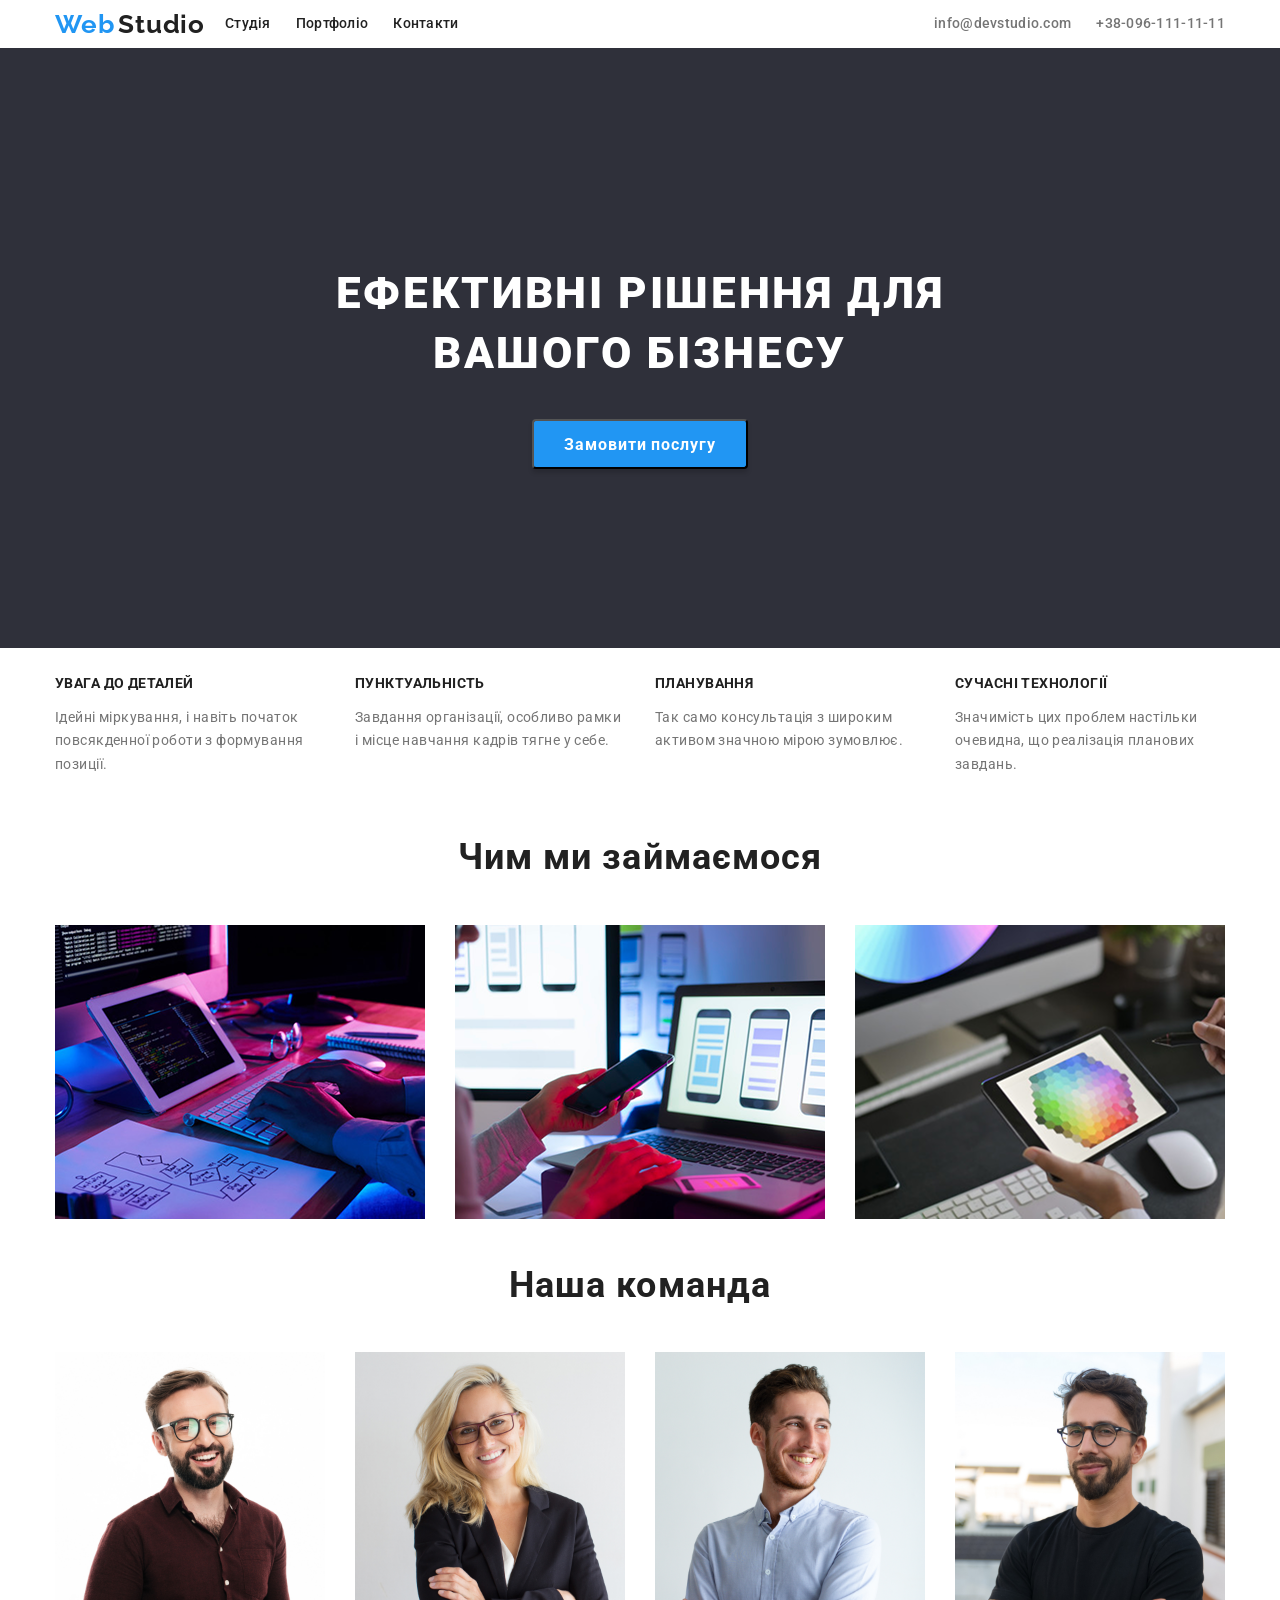
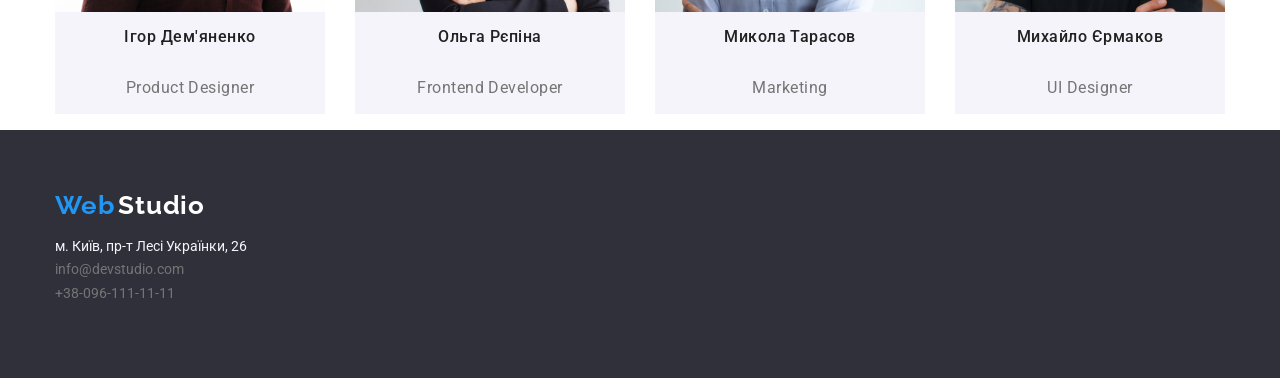
==== index.html @ 4a1e0f12 "9_fix_from_teacher" ====
<!DOCTYPE html>
<html lang="en">
<head>
    <meta charset="UTF-8">
    <meta name="viewport" content="width=device-width, initial-scale=1.0">
    <title>WebStudio</title>
    <link rel="preconnect" href="https://fonts.googleapis.com">
    <link rel="preconnect" href="https://fonts.gstatic.com" crossorigin>
    <link href="https://fonts.googleapis.com/css2?family=Raleway:ital,wght@0,100..900;1,100..900&family=Roboto:ital,wght@0,100..900;1,100..900&display=swap" rel="stylesheet">
    <link rel="stylesheet" href="https://cdnjs.cloudflare.com/ajax/libs/modern-normalize/3.0.1/modern-normalize.min.css">
    <link rel="stylesheet" href="./css/reset.css">
    <link rel="stylesheet" href="./css/styles.css">
</head>
<body>
    <header class="header">
        <div class="header-container">
            <div class="header-box-one">
                <a href="./index.html" class="header-logo">
                    <span class="header-logo-web">Web</span>
                    <span class="header-logo-studio">Studio</span>
                </a>
                <nav class="header-navigation">
                    <ul class="header-nav-list">
                        <li class="header-nav-item">
                            <a href="#" class="header-nav-link">Студія</a>
                        </li>
                        <li class="header-nav-item">
                            <a href="./catalog.html" class="header-nav-link">Портфоліо</a>
                        </li>
                        <li class="header-nav-item">
                            <a href="#" class="header-nav-link">Контакти</a>
                        </li>
                    </ul>
                </nav>
            </div>
            <div class="header-box-two">
                <ul class="header-info-list">
                    <li class="header-info-item">
                        <a href="#" class="header-info-link">info@devstudio.com</a>
                    </li>
                    <li class="header-info-item">
                        <a href="#" class="header-info-link">+38-096-111-11-11</a>
                    </li>
                </ul>
            </div>
        </div>
    </header>
    <main class="main">
        <section class="hero">
            <div class="hero-container">
                <h1 class="hero-title">Ефективні рішення для вашого бізнесу</h1>
                <button class="hero-button">Замовити послугу</button>
            </div>
        </section>
        <section class="advanteges">
            <div class="advaneges-container">
                <ul class="advanteges-content">
                    <li class="advanteges-item">
                        <h2 class="advanteges-secondary-title">УВАГА ДО ДЕТАЛЕЙ</h2>
                        <p class="advanteges-text">
                        Ідейні міркування, і навіть початок повсякденної роботи з формування позиції. 
                        </p>
                    </li>
                    <li class="advanteges-item">
                        <h2 class="advanteges-secondary-title">ПУНКТУАЛЬНІСТЬ</h2>
                        <p class="advanteges-text">
                            Завдання організації, особливо рамки і місце навчання кадрів тягне у себе.
                        </p>
                    </li>
                    <li class="advanteges-item">
                        <h2 class="advanteges-secondary-title">ПЛАНУВАННЯ</h2>
                        <p class="advanteges-text">
                            Так само консультація з широким активом значною мірою зумовлює.
                        </p>
                    </li>
                    <li class="advanteges-item">
                        <h2 class="advanteges-secondary-title">СУЧАСНІ ТЕХНОЛОГІЇ</h2>
                        <p class="advanteges-text">
                            Значимість цих проблем настільки очевидна, що реалізація планових завдань.
                        </p>
                    </li>
                </ul>
            </div>
            
        </section>
        <section class="work">
            <div class="work-container">
                <h2 class="work-title">Чим ми займаємося</h2>
                <ul class="work-list">
                    <li class="work-item">
                        <img src="./images/img_1.png" alt="img1" class="work-images">
                    </li>
                    <li class="work-item">
                        <img src="./images/img_2.png" alt="img2" class="work-images">
                    </li>
                    <li class="work-item">
                        <img src="./images/img_3.png" alt="img3" class="work-images">
                    </li>
                </ul>
            </div>
            
        </section>
        <section class="team">
            <div class="team-container">
                <h2 class="team-title">Наша команда</h2>
                <ul class="team-list">
                    <li class="team-item">
                        <img src="./images/worker_1.jpg" alt="worker1" class="team-image">
                        <div class="team-item-text">
                            <h3 class="team-caption">Ігор Дем'яненко</h3>
                            <p class="team-info">Product Designer</p>
                        </div>
                    </li>
                    <li class="team-item">
                        <img src="./images/worker_2.jpg" alt="worker2" class="team-image">
                        <div class="team-item-text">
                            <h3 class="team-caption">Ольга Рєпіна</h3>
                            <p class="team-info">Frontend Developer</p>
                        </div>
                    </li>
                    <li class="team-item">
                        <img src="./images/worker_3.jpg" alt="worker3" class="team-image">
                        <div class="team-item-text">
                            <h3 class="team-caption">Микола Тарасов</h3>
                            <p class="team-info">Marketing</p>
                        </div>
                    </li>
                    <li class="team-item">
                        <img src="./images/worker_4.jpg" alt="worker4" class="team-image">
                        <div class="team-item-text">
                            <h3 class="team-caption">Михайло Єрмаков</h3>
                            <p class="team-info">UI Designer</p>
                        </div>
                    </li>
                </ul>
            </div>
            
        </section>
    </main>
    <footer class="footer">
        <div class="footer-container">
            <a href="./index.html" class="header-logo">
                <span class="footer-logo-web header-logo">Web</span>
                <span class="footer-logo-studio header-logo">Studio</span>
            </a>
            <ul class="footer-list">
                <li class="footer-item-1">
                    <a href="#" class="footer-link-1">м. Київ, пр-т Лесі Українки, 26</a>
                </li>
                <li class="footer-item-2">
                    <a href="#" class="footer-link-2">info@devstudio.com</a>
                </li>
                <li class="footer-item-3">
                    <a href="#" class="footer-link-3">+38-096-111-11-11</a>
                </li>
            </ul>
        </div>
    </footer>
</body>
</html>
---- css/styles.css ----
:root{
    --secondary-color: #2F303A;
    --button-color: #2196F3;
    --secondary-title-color: #FFFFFF;
    --title-color: #212121;
    --text-color: #757575;
    --third-color: #F5F4FA;
}


body {
     font-family: "Roboto", sans-serif;
}

.header-container {
    display: flex;
    align-items: center;
    justify-content: space-between;
    width: 100%;
}

.header-box-one {
    display: flex;
    align-items: center;
    gap: 20px;
}

.header-logo-web {
    color: var(--button-color);
    font-family: Raleway;
    font-size: 26px;
    font-style: normal;
    font-weight: 700;
    line-height: 1.19;
    letter-spacing: 0.78px;
}


.header-logo-studio {
    color: var(--title-color);
    font-family: Raleway;
    font-size: 26px;
    font-style: normal;
    font-weight: 700;
    line-height: 1.19;
    letter-spacing: 0.78px;
}

.header {
    width: 1170px;
    margin: 0 auto;
    display: flex;
    flex-direction: row;
}

.header-navigation {
    display: flex;
    flex-direction: row;
    row-gap: 93px, 344px;
}

.header-nav-list {
    display: flex;
    flex-direction: row;
    row-gap: 50px;
    column-gap: 25px;
    
}

.header-nav-link {
    color: var(--title-color);
    font-size: 14px;
    font-style: normal;
    font-weight: 500;
    line-height: 1.14;
    letter-spacing: 0.28px;
    text-decoration: none;
}


.header-nav-item {
    color: var(--title-color);
    font-size: 14px;
    font-style: normal;
    font-weight: 500;
    line-height: 1.14;
    letter-spacing: 0.28px;
    text-decoration: none;
}

.header-info-list {
    display: flex;
    flex-direction: row;
    row-gap: 50px;
    column-gap: 25px;
} 


.header-info-item {
    color: var(--title-color);
    font-size: 14px;
    font-style: normal;
    font-weight: 500;
    line-height: 1.14;
    letter-spacing: 0.28px;
    text-decoration: none;
}

.header-info-link {
    color: var(--text-color);
    font-size: 14px;
    font-style: normal;
    font-weight: 500;
    line-height: 1.14;
    letter-spacing: 0.28px;
    text-decoration: none;
    display: flex;
    justify-content: end;
} 

       
.hero {
    background-color: var(--secondary-color);
    height: 600px;
}

.hero-container {
    height: 600px;
    width: 1170px;
    margin: 0 auto;
    display: flex;
    justify-content: center;
    align-items: center;
    flex-direction: column;
}

.hero-title {
    width: 696.0px;
    height: 120.0;
    flex-shrink: 0;
    color: var(--secondary-title-color);
    text-align: center;
    font-size: 44px;
    font-style: normal;
    font-weight: 900;
    line-height: 60px;
    letter-spacing: 2.64px;
    text-transform: uppercase;
}

.hero-button {
    width: 216.0px;
    height: 50.0px;
    border-radius: 4px;
    background: var(--button-color);
    box-shadow: 0 4px 4px 0 rgba(0, 0, 0, 0.15);
    color: var(--secondary-title-color);
    text-align: center;
    font-family: Roboto;
    font-size: 16px;
    font-style: normal;
    font-weight: 700;
    line-height: 1.87;
    letter-spacing: 0.96px;
}

.advaneges-container {
    width: 1170px;
    margin: 0 auto;
}

.advanteges-content {
    display: flex;
    justify-content: space-between;
}

.advanteges-item {
    width: 270px;
}

.advanteges-text {
    color: var(--text-color);
    font-size: 14px;
    font-style: normal;
    font-weight: 400;
    line-height: 1.71;
    letter-spacing: 0.42px;
}

.advanteges-secondary-title {
    color: var(--title-color);
    font-size: 14px;
    font-style: normal;
    font-weight: 700;
    line-height: 1.14;
    letter-spacing: 0.42px;
    text-transform: uppercase;
}

.work-container {
    width: 1170px;
    margin: 0 auto;
    display: flex;
    flex-direction: column;
}

.work-title {
    color:var(--title-color);
    text-align: center;
    font-size: 36px;
    font-style: normal;
    font-weight: 700;
    line-height: 1.16;
    letter-spacing: 1.08px;
}

.work-list {
    display: flex;
    justify-content: space-between;
}

.work-item {
    width: 370px;
    height: 294px;
}

.team-container {
    width: 1170px;
    margin: 0 auto;
    display: flex;
    flex-direction: column;
}

.team-list {
    list-style: none;
    display: flex;
    justify-content: space-between;
}

.team-item {
    width: 270px;
    display: flex;
    flex-direction: column;
    background-color: var(--third-color);
}

.team-item-text {
    display: flex;
    flex-direction: column;
}

.team-title {
    color: #212121;
    text-align: center;
    font-family: Roboto;
    font-size: 36px;
    font-style: normal;
    font-weight: 700;
    line-height: 1.16;
    letter-spacing: 1.08px;
}

.team-caption {
    color: var(--title-color);
    text-align: center;
    font-size: 16px;
    font-style: normal;
    font-weight: 500;
    line-height: 1.18;
    letter-spacing: 0.48px;
}

.team-info {
    color: var(--text-color);
    text-align: center;
    font-size: 16px;
    font-style: normal;
    font-weight: 400;
    line-height: 1.18;
    letter-spacing: 0.48px;
}

.footer {
    background-color: var(--secondary-color);
    padding: 60px 0;
}

.footer-container {
    width: 1170px;
    margin: 0 auto;
}

.footer-logo-web {
    color: var(--button-color);
    font-family: Raleway;
    font-size: 26px;
    font-style: normal;
    font-weight: 700;
    line-height: 1.19;
    letter-spacing: 0.78px;
}

.footer-logo-studio {
    color: var(--secondary-title-color);
    font-family: Raleway;
    font-size: 26px;
    font-style: normal;
    font-weight: 700;
    line-height: 1.19;
    letter-spacing: 0.78px;
}

.footer-list {
    display: flex;
    flex-direction: column;
    gap: 5px;
}

.footer-link-1 {
    color: var(--third-color);
    font-size: 14px;
    font-style: normal;
    font-weight: 400;
    text-decoration: none;
}

.footer-link-2 {
    color: var(--text-color);
    font-size: 14px;
    font-style: normal;
    font-weight: 400;
    text-decoration: none;
}

.footer-link-3 {
    color: var(--text-color);
    font-size: 14px;
    font-style: normal;
    font-weight: 400;
    text-decoration: none;
}

.catalog-button {
    color: var(--title-color);
    text-align: center;
    font-size: 16px;
    font-style: normal;
    font-weight: 500;
    line-height: 1.62;
    letter-spacing: 0.48px;
    border-radius: 4px;
    background: #F5F4FA;
}

.products-title {
    color: var(--title-color);
    font-size: 18px;
    font-style: normal;
    font-weight: 700;
    line-height: 2;
    letter-spacing: 1.08px;
}

.products-text {
    color: var(--text-color);
    font-family: Roboto;
    font-size: 16px;
    font-style: normal;
    font-weight: 400;
    line-height: 1.87;
    letter-spacing: 0.48px;
}
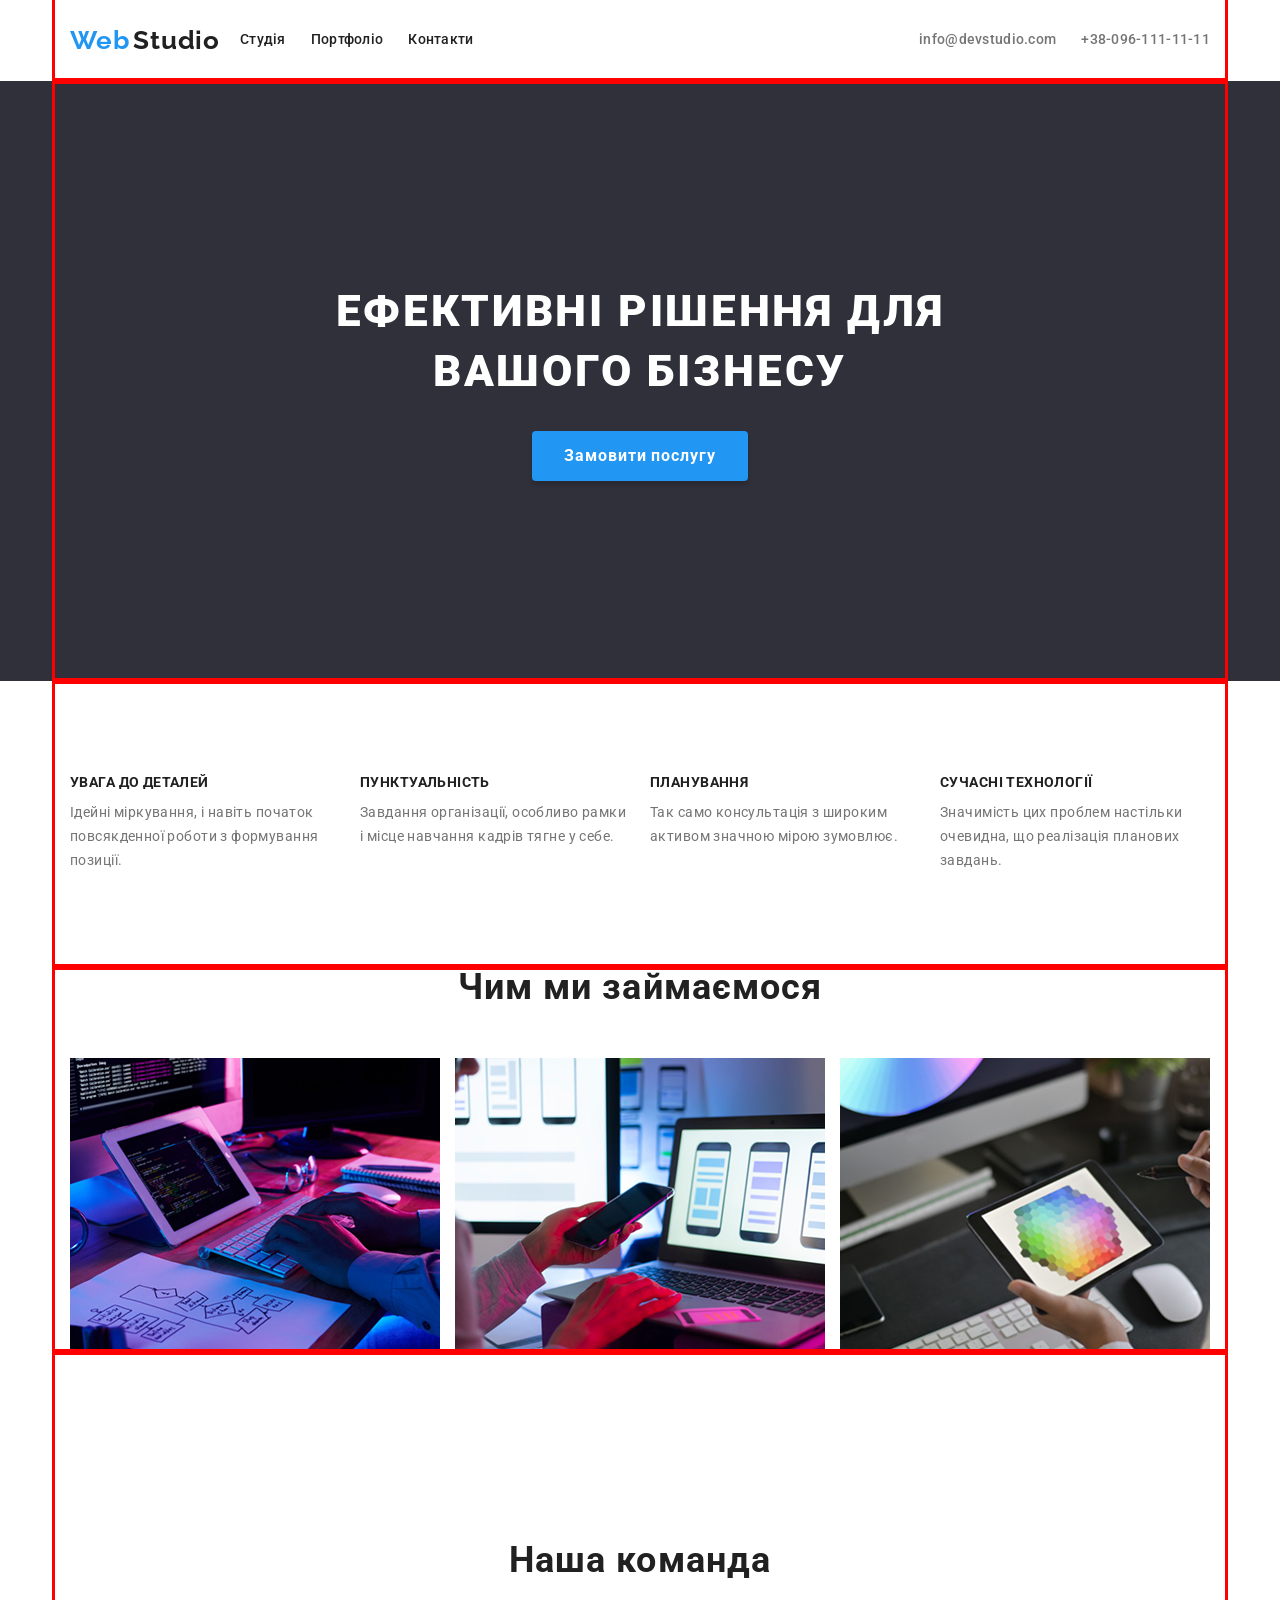
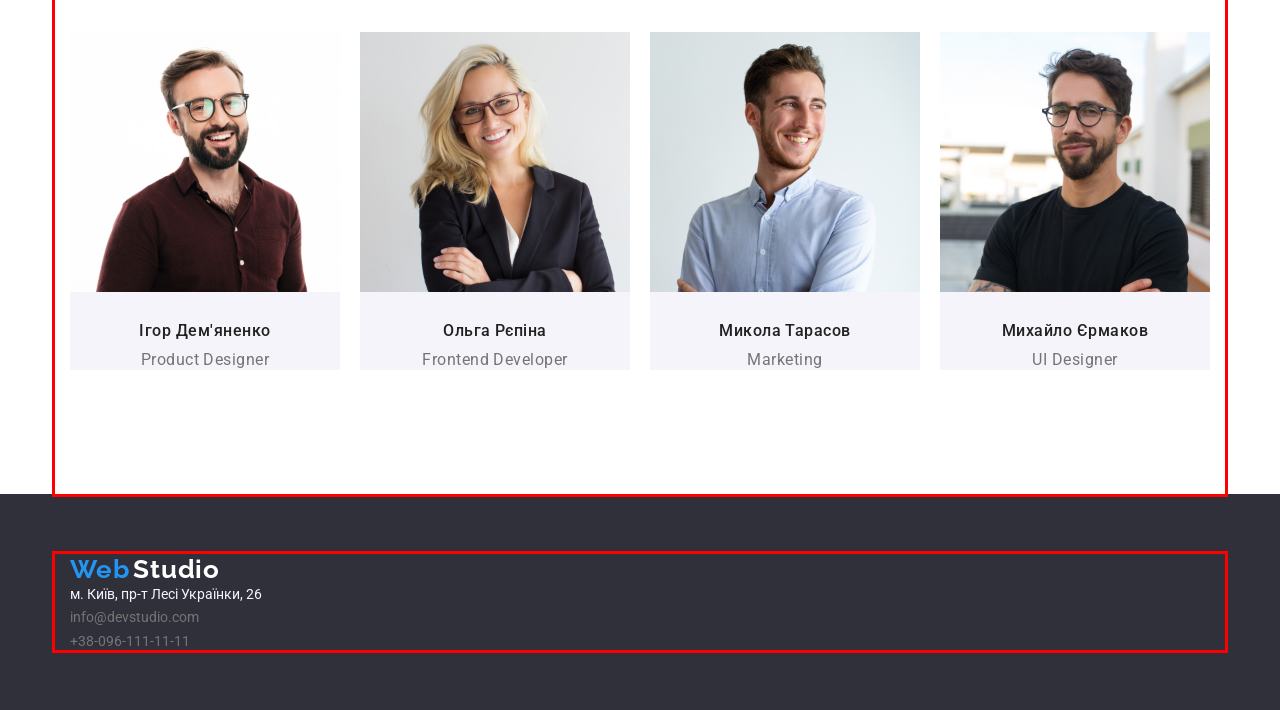
==== commit 7b146991: "10_fix_from_teacher" ====
--- a/index.html
+++ b/index.html
@@ -13,7 +13,7 @@
 </head>
 <body>
     <header class="header">
-        <div class="header-container">
+        <div class="container">
             <div class="header-box-one">
                 <a href="./index.html" class="header-logo">
                     <span class="header-logo-web">Web</span>
@@ -47,13 +47,13 @@
     </header>
     <main class="main">
         <section class="hero">
-            <div class="hero-container">
+            <div class="container">
                 <h1 class="hero-title">Ефективні рішення для вашого бізнесу</h1>
                 <button class="hero-button">Замовити послугу</button>
             </div>
         </section>
         <section class="advanteges">
-            <div class="advaneges-container">
+            <div class="container">
                 <ul class="advanteges-content">
                     <li class="advanteges-item">
                         <h2 class="advanteges-secondary-title">УВАГА ДО ДЕТАЛЕЙ</h2>
@@ -84,7 +84,7 @@
             
         </section>
         <section class="work">
-            <div class="work-container">
+            <div class="container">
                 <h2 class="work-title">Чим ми займаємося</h2>
                 <ul class="work-list">
                     <li class="work-item">
@@ -101,7 +101,7 @@
             
         </section>
         <section class="team">
-            <div class="team-container">
+            <div class="container">
                 <h2 class="team-title">Наша команда</h2>
                 <ul class="team-list">
                     <li class="team-item">
@@ -138,7 +138,7 @@
         </section>
     </main>
     <footer class="footer">
-        <div class="footer-container">
+        <div class="container">
             <a href="./index.html" class="header-logo">
                 <span class="footer-logo-web header-logo">Web</span>
                 <span class="footer-logo-studio header-logo">Studio</span>
--- a/css/styles.css
+++ b/css/styles.css
@@ -12,11 +12,21 @@
      font-family: "Roboto", sans-serif;
 }
 
-.header-container {
+.container {
+    width: 1170px;
+    margin: 0 auto;
+    outline: 3px solid red;
+    padding-left: 15px;
+    padding-right: 15px;
+}
+
+.header .container {
     display: flex;
     align-items: center;
     justify-content: space-between;
     width: 100%;
+    padding-top: 25px;
+    padding-bottom: 25px;
 }
 
 .header-box-one {
@@ -124,9 +134,8 @@
     height: 600px;
 }
 
-.hero-container {
+.hero .container {
     height: 600px;
-    width: 1170px;
     margin: 0 auto;
     display: flex;
     justify-content: center;
@@ -146,6 +155,7 @@
     line-height: 60px;
     letter-spacing: 2.64px;
     text-transform: uppercase;
+    padding-bottom: 30px;
 }
 
 .hero-button {
@@ -164,14 +174,15 @@
     letter-spacing: 0.96px;
 }
 
-.advaneges-container {
-    width: 1170px;
+.advaneges .container {
     margin: 0 auto;
 }
 
 .advanteges-content {
     display: flex;
     justify-content: space-between;
+    padding-top: 94px;
+    padding-bottom: 94px;
 }
 
 .advanteges-item {
@@ -185,6 +196,7 @@
     font-weight: 400;
     line-height: 1.71;
     letter-spacing: 0.42px;
+    padding-top: 10px;
 }
 
 .advanteges-secondary-title {
@@ -197,8 +209,7 @@
     text-transform: uppercase;
 }
 
-.work-container {
-    width: 1170px;
+.work .container {
     margin: 0 auto;
     display: flex;
     flex-direction: column;
@@ -212,6 +223,7 @@
     font-weight: 700;
     line-height: 1.16;
     letter-spacing: 1.08px;
+    padding-bottom: 50px;
 }
 
 .work-list {
@@ -224,11 +236,11 @@
     height: 294px;
 }
 
-.team-container {
-    width: 1170px;
-    margin: 0 auto;
-    display: flex;
-    flex-direction: column;
+.team .container {
+    margin: 0 auto;
+    display: flex;
+    flex-direction: column;
+    padding-bottom: 124px;
 }
 
 .team-list {
@@ -258,6 +270,8 @@
     font-weight: 700;
     line-height: 1.16;
     letter-spacing: 1.08px;
+    padding-top: 188px;
+    padding-bottom: 50px;
 }
 
 .team-caption {
@@ -268,6 +282,8 @@
     font-weight: 500;
     line-height: 1.18;
     letter-spacing: 0.48px;
+    padding-top: 30px;
+    padding-bottom: 10px;
 }
 
 .team-info {
@@ -285,9 +301,12 @@
     padding: 60px 0;
 }
 
-.footer-container {
-    width: 1170px;
-    margin: 0 auto;
+.footer .container {
+    margin: 0 auto;
+}
+
+.footer .container .header-logo {
+    padding-bottom: 20px;
 }
 
 .footer-logo-web {
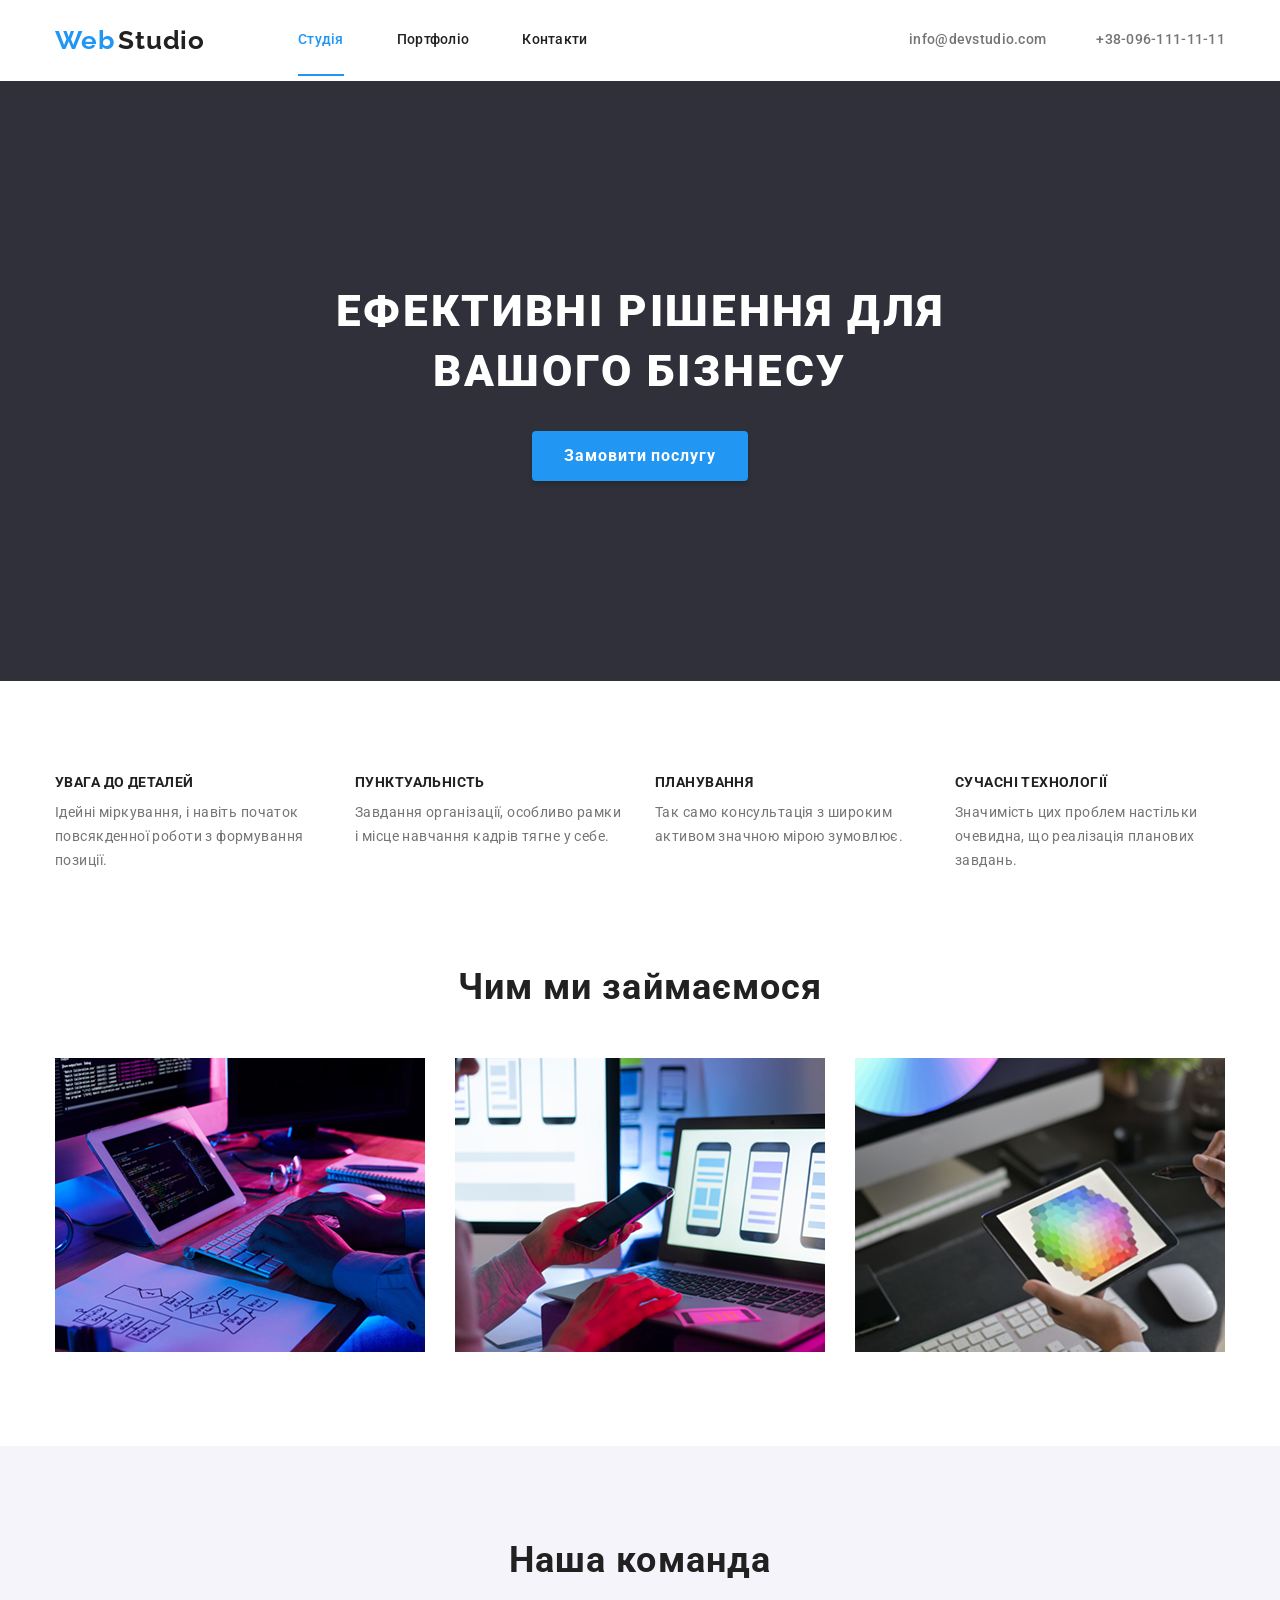
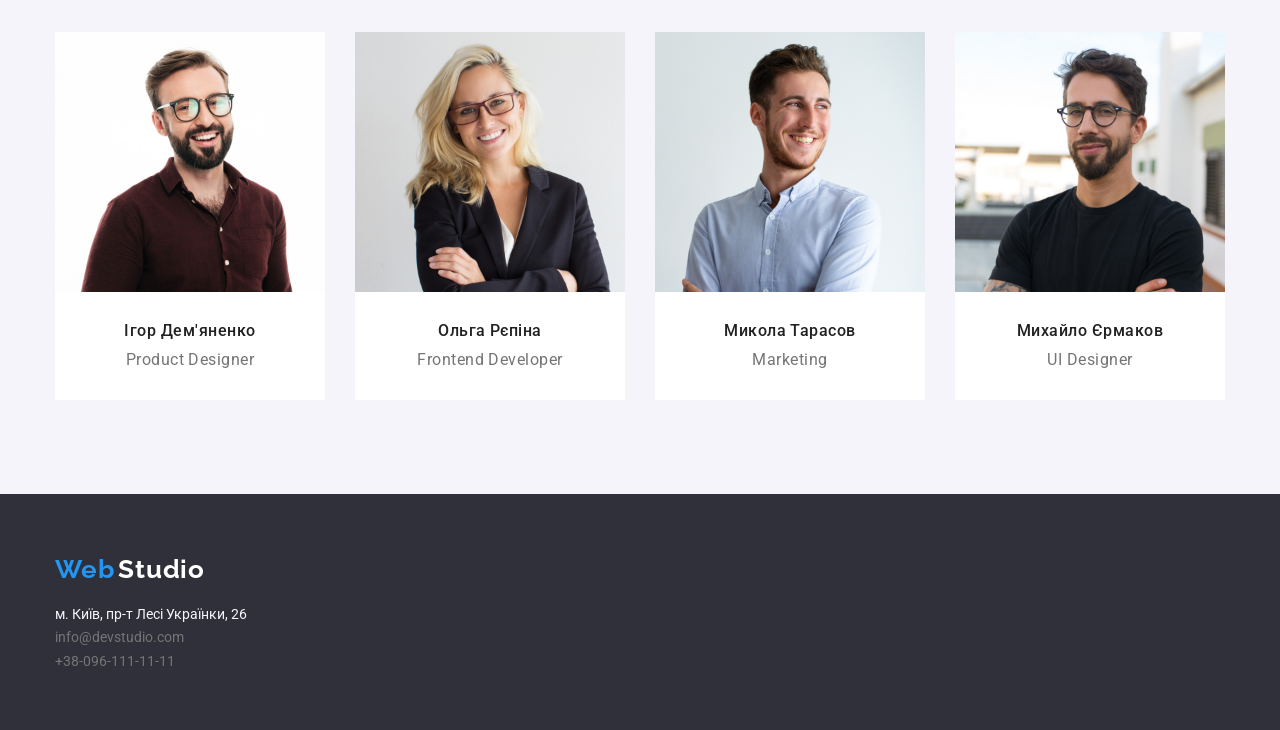
==== commit d25ec3da: "14_homework_42" ====
--- a/index.html
+++ b/index.html
@@ -22,7 +22,7 @@
                 <nav class="header-navigation">
                     <ul class="header-nav-list">
                         <li class="header-nav-item">
-                            <a href="#" class="header-nav-link">Студія</a>
+                            <a href="#" class="header-nav-link-current">Студія</a>
                         </li>
                         <li class="header-nav-item">
                             <a href="./catalog.html" class="header-nav-link">Портфоліо</a>
--- a/css/styles.css
+++ b/css/styles.css
@@ -13,26 +13,30 @@
 }
 
 .container {
-    width: 1170px;
+    width: 1200px;
     margin: 0 auto;
-    outline: 3px solid red;
     padding-left: 15px;
     padding-right: 15px;
 }
 
-.header .container {
+.header {
+    margin: 0 auto;
+    display: flex;
+    flex-direction: row;
+    padding-top: 25px;
+    padding-bottom: 25px;
+}
+
+.header .container {              
     display: flex;
     align-items: center;
     justify-content: space-between;
-    width: 100%;
-    padding-top: 25px;
-    padding-bottom: 25px;
 }
 
 .header-box-one {
     display: flex;
     align-items: center;
-    gap: 20px;
+    gap: 93px;
 }
 
 .header-logo-web {
@@ -45,7 +49,6 @@
     letter-spacing: 0.78px;
 }
 
-
 .header-logo-studio {
     color: var(--title-color);
     font-family: Raleway;
@@ -56,28 +59,12 @@
     letter-spacing: 0.78px;
 }
 
-.header {
-    width: 1170px;
-    margin: 0 auto;
+.header-navigation {
     display: flex;
     flex-direction: row;
 }
 
-.header-navigation {
-    display: flex;
-    flex-direction: row;
-    row-gap: 93px, 344px;
-}
-
-.header-nav-list {
-    display: flex;
-    flex-direction: row;
-    row-gap: 50px;
-    column-gap: 25px;
-    
-}
-
-.header-nav-link {
+.header-nav-item {
     color: var(--title-color);
     font-size: 14px;
     font-style: normal;
@@ -85,10 +72,16 @@
     line-height: 1.14;
     letter-spacing: 0.28px;
     text-decoration: none;
-}
-
-
-.header-nav-item {
+    position: relative;
+}
+
+.header-nav-list {
+    display: flex;
+    flex-direction: row;
+    gap: 53px;
+}
+
+.header-nav-link {
     color: var(--title-color);
     font-size: 14px;
     font-style: normal;
@@ -96,15 +89,73 @@
     line-height: 1.14;
     letter-spacing: 0.28px;
     text-decoration: none;
+    transition:
+    color 250ms cubic-bezier(0.4, 0, 0.2, 1),
+    background-color 250ms cubic-bezier(0.4, 0, 0.2, 1),
+    box-shadow 250ms cubic-bezier(0.4, 0, 0.2, 1);
+}
+
+.header-nav-link-current{
+    color: var(--button-color);
+    transition:
+        transform .35s ease,
+        box-shadow .35s ease;
+    transition-duration: 350ms;
+    transition-timing-function: cubic-bezier(0.175, 0.885, 0.32, 1.275);
+}
+
+.header-nav-link-current::after {
+    content: "";
+    position: absolute;
+    left: 0;
+    bottom: -28px;
+    width: 100%;
+    height: 2px;
+    background: var(--button-color);
+    transform: scaleX(0);
+    transform-origin: center;
+    animation: drawLine 600ms ease forwards;
+}
+
+@keyframes drawLine {
+    to {
+        transform: scaleX(1);
+    }
+}
+    
+.header-nav-link-current:hover::after {
+    transform: scaleX(1);
+}
+
+.header-nav-link:hover{
+    color: var(--button-color);
+}
+
+.header-nav-link:hover::after {
+    opacity: 1;
+    transform: scaleX(1);
+
+}
+
+.header-nav-link::after {
+    content: "";
+    display: block;
+    width: 100%;
+    height: 2px;
+    background-color: var(--button-color);
+    position: absolute;
+    left: 0;
+    bottom: -28px;
+    transform: scaleX(0);
+    transform-origin: center;
+    transition: transform 350ms cubic-bezier(0.175, 0.885, 0.32, 1.275);
+    opacity: 0;
 }
 
 .header-info-list {
     display: flex;
-    flex-direction: row;
-    row-gap: 50px;
-    column-gap: 25px;
+    gap: 50px;
 } 
-
 
 .header-info-item {
     color: var(--title-color);
@@ -128,15 +179,36 @@
     justify-content: end;
 } 
 
+.header-info-link:hover {
+    color: var(--button-color);
+    font-family: Roboto;
+    font-size: 14px;
+    font-style: normal;
+    font-weight: 500;
+    line-height: normal;
+    letter-spacing: 0.28px;
+    opacity: 1;
+}
+
        
 .hero {
     background-color: var(--secondary-color);
-    height: 600px;
+    padding-top: 200px;
+    padding-bottom: 200px;
+}
+
+@keyframes heroFadeUp {
+    0% {
+        opacity: 0;
+        transform: translateY(30px);
+    }
+    100% {
+        opacity: 1;
+        transform: translateY(0);
+    }
 }
 
 .hero .container {
-    height: 600px;
-    margin: 0 auto;
     display: flex;
     justify-content: center;
     align-items: center;
@@ -155,7 +227,8 @@
     line-height: 60px;
     letter-spacing: 2.64px;
     text-transform: uppercase;
-    padding-bottom: 30px;
+    margin-bottom: 30px;
+    animation: heroFadeUp 800ms ease-out both;
 }
 
 .hero-button {
@@ -172,21 +245,50 @@
     font-weight: 700;
     line-height: 1.87;
     letter-spacing: 0.96px;
-}
-
-.advaneges .container {
-    margin: 0 auto;
-}
-
-.advanteges-content {
-    display: flex;
-    justify-content: space-between;
+    animation: heroFadeUp 800ms ease-out 200ms both;
+}
+
+
+.advanteges {
     padding-top: 94px;
     padding-bottom: 94px;
 }
 
+@keyframes cardAppear {
+    0% {
+        opacity: 0;
+        transform: translateY(20px);
+    }
+    100% {
+        opacity: 1;
+        transform: translateY(0);
+    }
+}
+
+.advanteges .container {
+    margin: 0 auto;
+}
+
+.advanteges-content {
+    display: flex;
+    justify-content: space-between;
+}
+
 .advanteges-item {
     width: 270px;
+    animation: cardAppear 600ms ease-out both;
+}
+
+.advanteges-item:nth-child(2) {
+    animation-delay: 150ms;
+}
+
+.advanteges-item:nth-child(3) {
+    animation-delay: 300ms;
+}
+
+.advanteges-item:nth-child(4) {
+    animation-delay: 450ms;
 }
 
 .advanteges-text {
@@ -196,7 +298,7 @@
     font-weight: 400;
     line-height: 1.71;
     letter-spacing: 0.42px;
-    padding-top: 10px;
+    margin-top: 10px;
 }
 
 .advanteges-secondary-title {
@@ -207,6 +309,10 @@
     line-height: 1.14;
     letter-spacing: 0.42px;
     text-transform: uppercase;
+}
+
+.work {
+    padding-bottom: 94px;
 }
 
 .work .container {
@@ -223,7 +329,20 @@
     font-weight: 700;
     line-height: 1.16;
     letter-spacing: 1.08px;
-    padding-bottom: 50px;
+    margin-bottom: 50px;
+    animation: slideLeft 700ms ease-out;
+}
+
+@keyframes slideLeft {
+    from {
+        opacity: 0;
+        transform: translateX(-40px);
+    }
+
+    to {
+        opacity: 1;
+        transform: translateX(0);
+    }
 }
 
 .work-list {
@@ -236,11 +355,31 @@
     height: 294px;
 }
 
+@keyframes rotateImage {
+    from {
+        transform: rotate(0deg) scale(1);
+    }
+
+    to {
+        transform: rotate(3deg) scale(1.05);
+    }
+}
+
+.work-item img:hover,
+.products-image:hover {
+    animation: rotateImage 300ms forwards;
+}
+
+.team {
+    padding-top: 94px;
+    padding-bottom: 94px;
+    background-color: var(--third-color);
+}
+
 .team .container {
     margin: 0 auto;
     display: flex;
     flex-direction: column;
-    padding-bottom: 124px;
 }
 
 .team-list {
@@ -253,12 +392,29 @@
     width: 270px;
     display: flex;
     flex-direction: column;
-    background-color: var(--third-color);
+    background-color: var(--secondary-title-color);
+}
+
+@keyframes zoomCard {
+    from {
+        transform: scale(1);
+    }
+
+    to {
+        transform: scale(1.05);
+    }
+}
+
+.team-item:hover {
+    animation: zoomCard 500ms forwards;
+    box-shadow: 0 10px 25px rgba(0,0,0,.2);
 }
 
 .team-item-text {
     display: flex;
     flex-direction: column;
+    padding-top: 30px;
+    padding-bottom: 30px;
 }
 
 .team-title {
@@ -270,8 +426,20 @@
     font-weight: 700;
     line-height: 1.16;
     letter-spacing: 1.08px;
-    padding-top: 188px;
-    padding-bottom: 50px;
+    margin-bottom: 50px;
+    animation: slideRight 700ms ease-out;
+}
+
+@keyframes slideRight {
+    from {
+        opacity: 0;
+        transform: translateX(40px);
+    }
+
+    to {
+        opacity: 1;
+        transform: translateX(0);
+    }
 }
 
 .team-caption {
@@ -282,8 +450,7 @@
     font-weight: 500;
     line-height: 1.18;
     letter-spacing: 0.48px;
-    padding-top: 30px;
-    padding-bottom: 10px;
+    margin-bottom: 10px;
 }
 
 .team-info {
@@ -298,15 +465,23 @@
 
 .footer {
     background-color: var(--secondary-color);
-    padding: 60px 0;
+    padding-top: 60px;
+    padding-bottom: 60px;
+    animation: fadeIn 1s ease-in;
+}
+
+@keyframes fadeIn {
+    from {
+        opacity: 0;
+    }
+
+    to {
+        opacity: 1;
+    }
 }
 
 .footer .container {
     margin: 0 auto;
-}
-
-.footer .container .header-logo {
-    padding-bottom: 20px;
 }
 
 .footer-logo-web {
@@ -330,6 +505,7 @@
 }
 
 .footer-list {
+    margin-top: 20px;
     display: flex;
     flex-direction: column;
     gap: 5px;
@@ -359,7 +535,26 @@
     text-decoration: none;
 }
 
+.catalog {
+    padding-top: 86px;
+    padding-bottom: 102px;
+}
+
+.catalog .container {
+    overflow: hidden
+}
+
+.catalog-list {
+    display: flex;
+    justify-content: center;
+    align-items: center;
+    gap: 8px;
+    margin-bottom: 34px;
+}
+
 .catalog-button {
+    width: 125px;
+    height: 38px;
     color: var(--title-color);
     text-align: center;
     font-size: 16px;
@@ -368,7 +563,79 @@
     line-height: 1.62;
     letter-spacing: 0.48px;
     border-radius: 4px;
-    background: #F5F4FA;
+    background: var(--third-color);
+    cursor: pointer;
+}
+
+.catalog-button:hover {
+    color: var(--secondary-title-color);
+    background-color: var(--button-color);
+}
+
+.products-list {
+    display: flex;
+    flex-wrap: wrap;
+    justify-content: space-between;
+    gap: 30px;
+}
+
+.products-item {
+    width: 370px;
+    border: 1px solid #EEE;
+    cursor: pointer;
+    background-color: var(--secondary-title-color);
+    box-shadow: 0 8px 24px rgba(0,0,0,.12);
+    transition:
+        transform .35s ease,
+        box-shadow .35s ease;
+    transition-duration: 350ms;
+    transition-timing-function: cubic-bezier(0.175, 0.885, 0.32, 1.275);
+    transform: translateY(-0px), scale(1.05);
+}
+
+.products-item:hover {
+    box-shadow: 0 20px 40px rgba(0,0,0,.22);
+    transform: translateY(-8px);
+    opacity: 1;
+    .ower {
+        opacity: 1;
+    }
+}
+
+.products-wrapper {
+    position: relative;
+}
+
+.products-image {
+    width: 370px;
+    height: 264px;
+}
+
+
+.ower {
+    color: var(--secondary-title-color);
+    font-family: Roboto;
+    font-size: 18px;
+    font-style: normal;
+    font-weight: 400;
+    line-height: 28px;
+    letter-spacing: 0.54px;
+    position: absolute;
+    top: 0;
+    left: 0;
+    background: rgba(33, 150, 243, 0.90);
+    width: 100%;
+    height: 100%;
+    padding: 63px 24px;
+    opacity: 0;
+    transition-duration: 350ms;
+    transition-timing-function: cubic-bezier(0.215, 0.610, 0.355, 1);
+}
+
+.products-wrap {
+    padding-top: 20px;
+    padding-bottom: 20px;
+    padding-left: 24px;
 }
 
 .products-title {
@@ -378,6 +645,7 @@
     font-weight: 700;
     line-height: 2;
     letter-spacing: 1.08px;
+    margin-bottom: 4px;
 }
 
 .products-text {
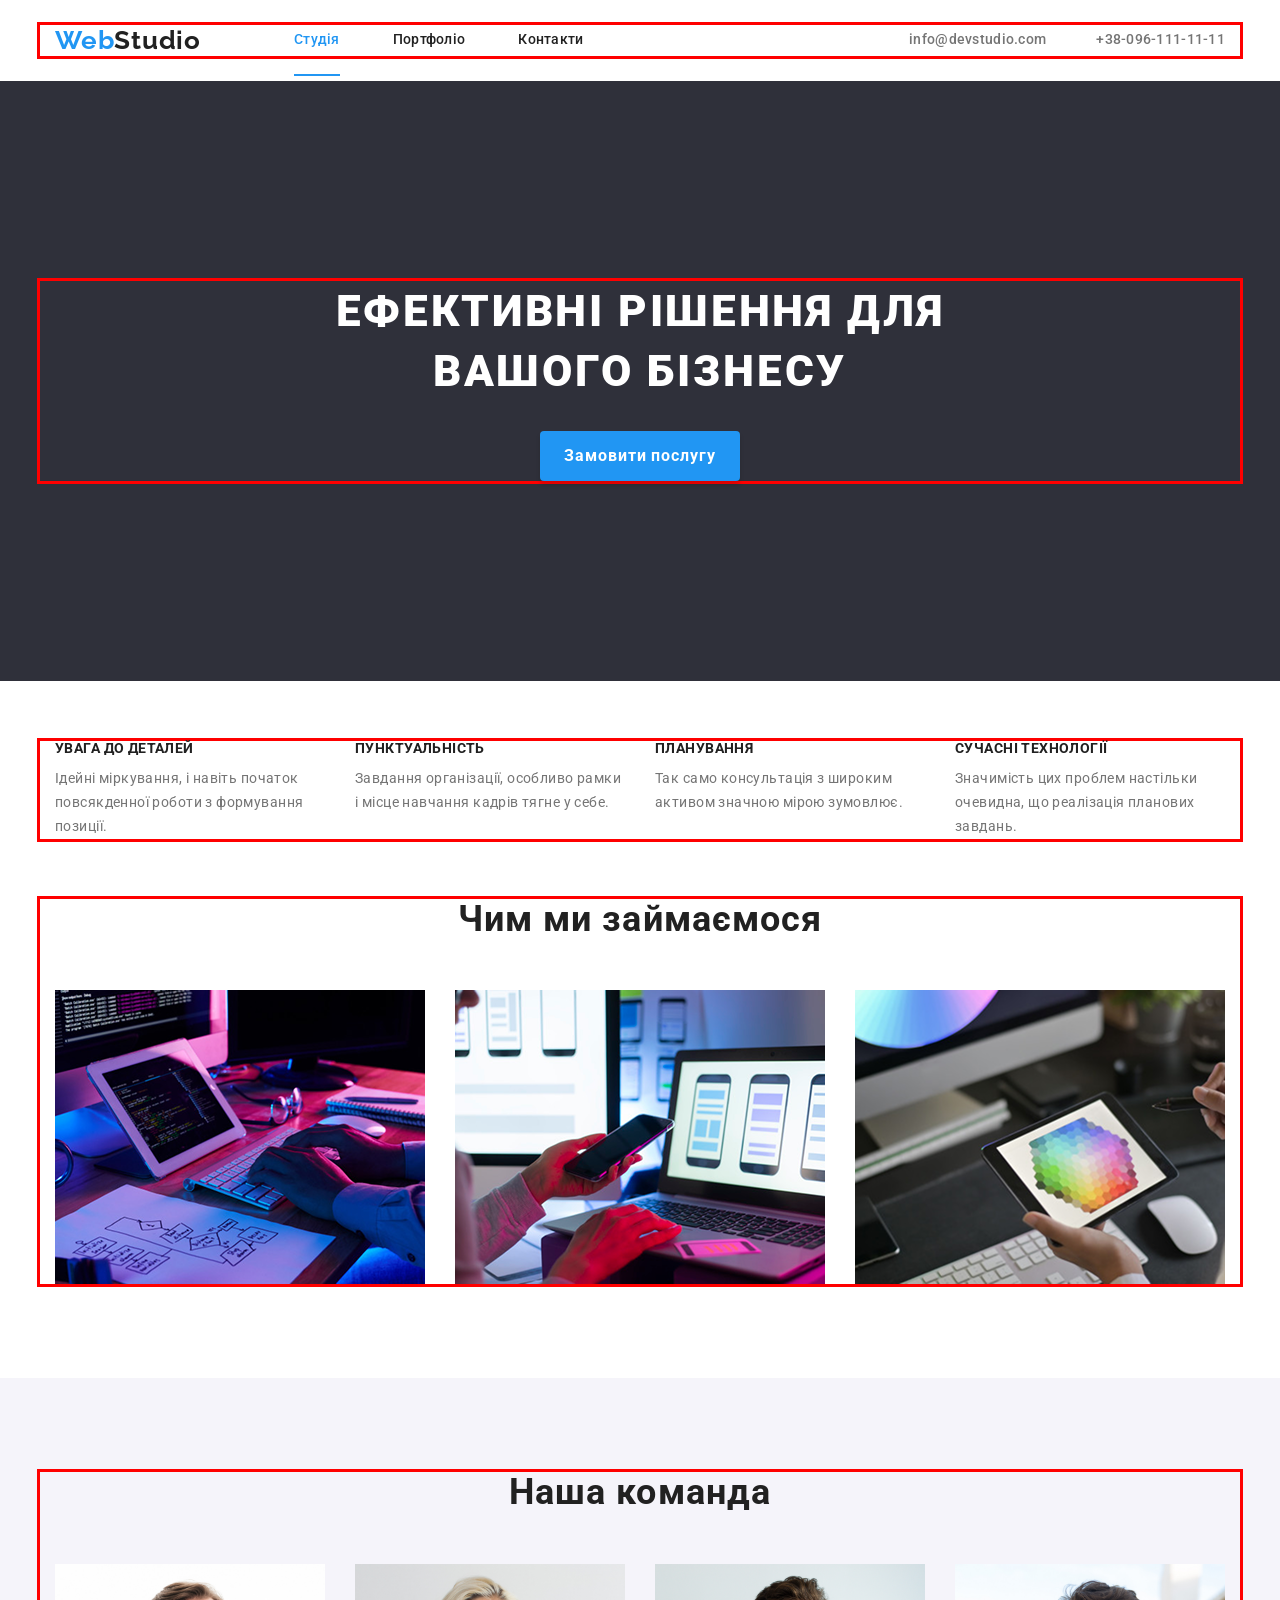
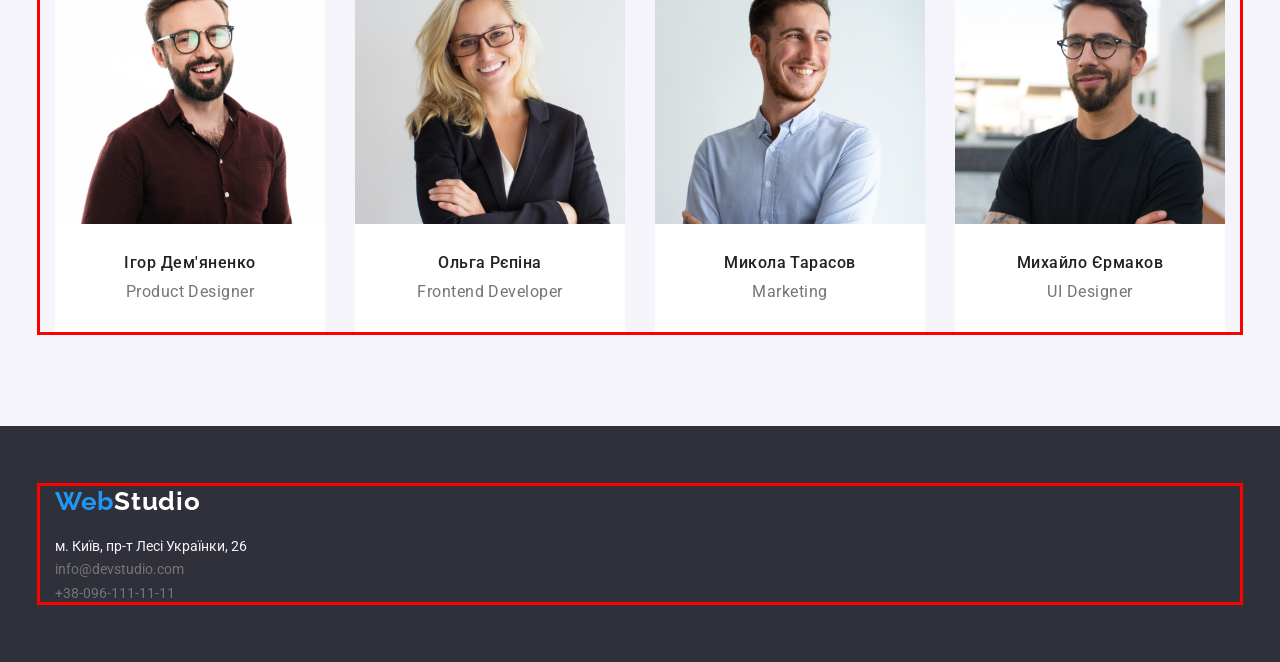
==== commit f9aeb584: "15_homework_54" ====
--- a/index.html
+++ b/index.html
@@ -15,10 +15,7 @@
     <header class="header">
         <div class="container">
             <div class="header-box-one">
-                <a href="./index.html" class="header-logo">
-                    <span class="header-logo-web">Web</span>
-                    <span class="header-logo-studio">Studio</span>
-                </a>
+                <a href="./index.html" class="header-logo">Web<span class="logo-accent">Studio</span></a>
                 <nav class="header-navigation">
                     <ul class="header-nav-list">
                         <li class="header-nav-item">
@@ -81,7 +78,6 @@
                     </li>
                 </ul>
             </div>
-            
         </section>
         <section class="work">
             <div class="container">
@@ -98,7 +94,6 @@
                     </li>
                 </ul>
             </div>
-            
         </section>
         <section class="team">
             <div class="container">
@@ -134,15 +129,11 @@
                     </li>
                 </ul>
             </div>
-            
         </section>
     </main>
     <footer class="footer">
         <div class="container">
-            <a href="./index.html" class="header-logo">
-                <span class="footer-logo-web header-logo">Web</span>
-                <span class="footer-logo-studio header-logo">Studio</span>
-            </a>
+            <a href="./index.html" class="footer-logo">Web<span class="logo-span">Studio</span></a>
             <ul class="footer-list">
                 <li class="footer-item-1">
                     <a href="#" class="footer-link-1">м. Київ, пр-т Лесі Українки, 26</a>
--- a/css/styles.css
+++ b/css/styles.css
@@ -7,24 +7,24 @@
     --third-color: #F5F4FA;
 }
 
-
 body {
      font-family: "Roboto", sans-serif;
 }
 
 .container {
-    width: 1200px;
+    width: 100%;
+    max-width: 1200px;
     margin: 0 auto;
-    padding-left: 15px;
-    padding-right: 15px;
+    padding: 0 15px;
+    outline: 3px solid red;
 }
 
 .header {
     margin: 0 auto;
     display: flex;
     flex-direction: row;
-    padding-top: 25px;
-    padding-bottom: 25px;
+    padding-top: 10px;
+    padding-bottom: 10px;
 }
 
 .header .container {              
@@ -36,32 +36,27 @@
 .header-box-one {
     display: flex;
     align-items: center;
-    gap: 93px;
-}
-
-.header-logo-web {
+}
+
+.header-logo {
     color: var(--button-color);
     font-family: Raleway;
     font-size: 26px;
     font-style: normal;
     font-weight: 700;
     line-height: 1.19;
-    letter-spacing: 0.78px;
-}
-
-.header-logo-studio {
-    color: var(--title-color);
-    font-family: Raleway;
-    font-size: 26px;
-    font-style: normal;
-    font-weight: 700;
-    line-height: 1.19;
-    letter-spacing: 0.78px;
+    letter-spacing: 0.72px;
+    margin-right: auto;
+}
+
+.logo-accent {
+    color:var(--title-color);
 }
 
 .header-navigation {
     display: flex;
     flex-direction: row;
+    display: none;
 }
 
 .header-nav-item {
@@ -153,8 +148,8 @@
 }
 
 .header-info-list {
-    display: flex;
-    gap: 50px;
+    display: none;
+    margin-left: auto;
 } 
 
 .header-info-item {
@@ -193,8 +188,8 @@
        
 .hero {
     background-color: var(--secondary-color);
-    padding-top: 200px;
-    padding-bottom: 200px;
+    padding-top: 118px;
+    padding-bottom: 118px;
 }
 
 @keyframes heroFadeUp {
@@ -216,23 +211,22 @@
 }
 
 .hero-title {
-    width: 696.0px;
-    height: 120.0;
+    width: 100%;
     flex-shrink: 0;
     color: var(--secondary-title-color);
     text-align: center;
-    font-size: 44px;
+    font-size: 26px;
     font-style: normal;
     font-weight: 900;
-    line-height: 60px;
-    letter-spacing: 2.64px;
+    line-height: 42px;
+    letter-spacing: 1.56px;
     text-transform: uppercase;
     margin-bottom: 30px;
     animation: heroFadeUp 800ms ease-out both;
 }
 
 .hero-button {
-    width: 216.0px;
+    width: 200.0px;
     height: 50.0px;
     border-radius: 4px;
     background: var(--button-color);
@@ -248,12 +242,6 @@
     animation: heroFadeUp 800ms ease-out 200ms both;
 }
 
-
-.advanteges {
-    padding-top: 94px;
-    padding-bottom: 94px;
-}
-
 @keyframes cardAppear {
     0% {
         opacity: 0;
@@ -265,17 +253,19 @@
     }
 }
 
-.advanteges .container {
-    margin: 0 auto;
+.advanteges {
+    padding-top: 60px;
+    padding-bottom: 60px;
 }
 
 .advanteges-content {
     display: flex;
-    justify-content: space-between;
+    flex-direction: column;
+    gap: 30px;
 }
 
 .advanteges-item {
-    width: 270px;
+    width: 100%;
     animation: cardAppear 600ms ease-out both;
 }
 
@@ -291,28 +281,27 @@
     animation-delay: 450ms;
 }
 
-.advanteges-text {
-    color: var(--text-color);
-    font-size: 14px;
-    font-style: normal;
-    font-weight: 400;
-    line-height: 1.71;
-    letter-spacing: 0.42px;
-    margin-top: 10px;
-}
-
 .advanteges-secondary-title {
     color: var(--title-color);
     font-size: 14px;
-    font-style: normal;
     font-weight: 700;
     line-height: 1.14;
     letter-spacing: 0.42px;
     text-transform: uppercase;
+    margin-bottom: 10px;
+    text-align: center;
+}
+
+.advanteges-text {
+    color: var(--text-color);
+    font-size: 14px;
+    line-height: 1.71;
+    letter-spacing: 0.42px;
 }
 
 .work {
     padding-bottom: 94px;
+    display: none;
 }
 
 .work .container {
@@ -371,8 +360,8 @@
 }
 
 .team {
-    padding-top: 94px;
-    padding-bottom: 94px;
+    padding-top: 60px;
+    padding-bottom: 60px;
     background-color: var(--third-color);
 }
 
@@ -383,13 +372,13 @@
 }
 
 .team-list {
-    list-style: none;
-    display: flex;
-    justify-content: space-between;
+    display: flex;
+    flex-direction: column;
+    gap: 30px;
 }
 
 .team-item {
-    width: 270px;
+    width: 100%;
     display: flex;
     flex-direction: column;
     background-color: var(--secondary-title-color);
@@ -468,6 +457,9 @@
     padding-top: 60px;
     padding-bottom: 60px;
     animation: fadeIn 1s ease-in;
+    display: flex;
+    align-items: center;
+    justify-content: center;
 }
 
 @keyframes fadeIn {
@@ -481,27 +473,23 @@
 }
 
 .footer .container {
-    margin: 0 auto;
-}
-
-.footer-logo-web {
+    text-align: center;
+}
+
+.footer-logo {
     color: var(--button-color);
     font-family: Raleway;
     font-size: 26px;
     font-style: normal;
     font-weight: 700;
     line-height: 1.19;
-    letter-spacing: 0.78px;
-}
-
-.footer-logo-studio {
-    color: var(--secondary-title-color);
-    font-family: Raleway;
-    font-size: 26px;
-    font-style: normal;
-    font-weight: 700;
-    line-height: 1.19;
-    letter-spacing: 0.78px;
+    letter-spacing: 0.72px;
+    margin-right: auto;
+    display: inline-block;
+}
+
+.logo-span {
+    color:var(--secondary-title-color);
 }
 
 .footer-list {
@@ -509,6 +497,7 @@
     display: flex;
     flex-direction: column;
     gap: 5px;
+    align-items: center;
 }
 
 .footer-link-1 {
@@ -610,7 +599,6 @@
     width: 370px;
     height: 264px;
 }
-
 
 .ower {
     color: var(--secondary-title-color);
@@ -656,4 +644,134 @@
     font-weight: 400;
     line-height: 1.87;
     letter-spacing: 0.48px;
+}
+
+@media (min-width:480px) {
+    .container {
+        width: 480px;
+    }
+
+    .hero-title {
+        width: 360px; 
+    }
+}
+
+@media (min-width:768px) {
+    .container {
+        width: 768px;
+    }
+
+    .header {
+        display: flex;
+        padding-top: 21px;
+        padding-bottom: 21px;
+    }
+
+    .header-logo {
+        margin-right: 87px;
+    }
+
+    .header-navigation {
+        display: block;
+    }
+
+    .header-info-list {
+        display: flex;
+        flex-direction: column;
+        align-items: start;
+        gap: 10px;
+    } 
+
+    .advanteges-content {
+        flex-direction: row;
+        flex-wrap: wrap;
+    }
+
+    .advanteges-item {
+        width: calc((100% - 30px) / 2);
+    }
+
+    .advanteges-secondary-title {
+        text-align: left;
+    }
+
+    .team-list {
+        flex-direction: row;
+        flex-wrap: wrap;
+        gap: 30px;
+    }
+
+    .team-item {
+        width: calc((100% - 30px) / 2);
+    }
+}
+
+@media (min-width:1200px) {
+    .container {
+        width: 1200px;
+    }
+
+    .header {
+        display: flex;
+        padding-top: 25px;
+        padding-bottom: 25px;
+    }
+
+    .header-logo {
+        font-size: 26px;
+        letter-spacing: 0.78px;
+        margin-right: 93px;
+    }
+
+    .header-info-list {
+        flex-direction: row;
+        gap: 50px;
+    } 
+
+    .hero {
+        padding-top: 200px;
+        padding-bottom: 200px;
+    }
+
+    .hero-title {
+        width: 696.0px;
+        font-size: 44px;
+        line-height: 60px;
+        letter-spacing: 2.64px;  
+    }
+
+    .advanteges-item {
+        width: calc((100% - 90px) / 4);
+    }
+
+    .work {
+        padding-bottom: 94px;
+        display: block;
+    }
+
+    .team {
+        padding-top: 94px;
+        padding-bottom: 94px;
+    }
+
+    .team-list {
+        flex-wrap: nowrap;
+        gap: 30px;
+    }
+
+    .team-item {
+        width: calc((100% - 90px) / 4);
+    }
+
+    .footer .container {
+        text-align: left;
+    }
+
+    .footer-logo {
+        margin-right: auto;
+    }
+
+    .footer-list {
+        align-items: flex-start;
+    }
 }
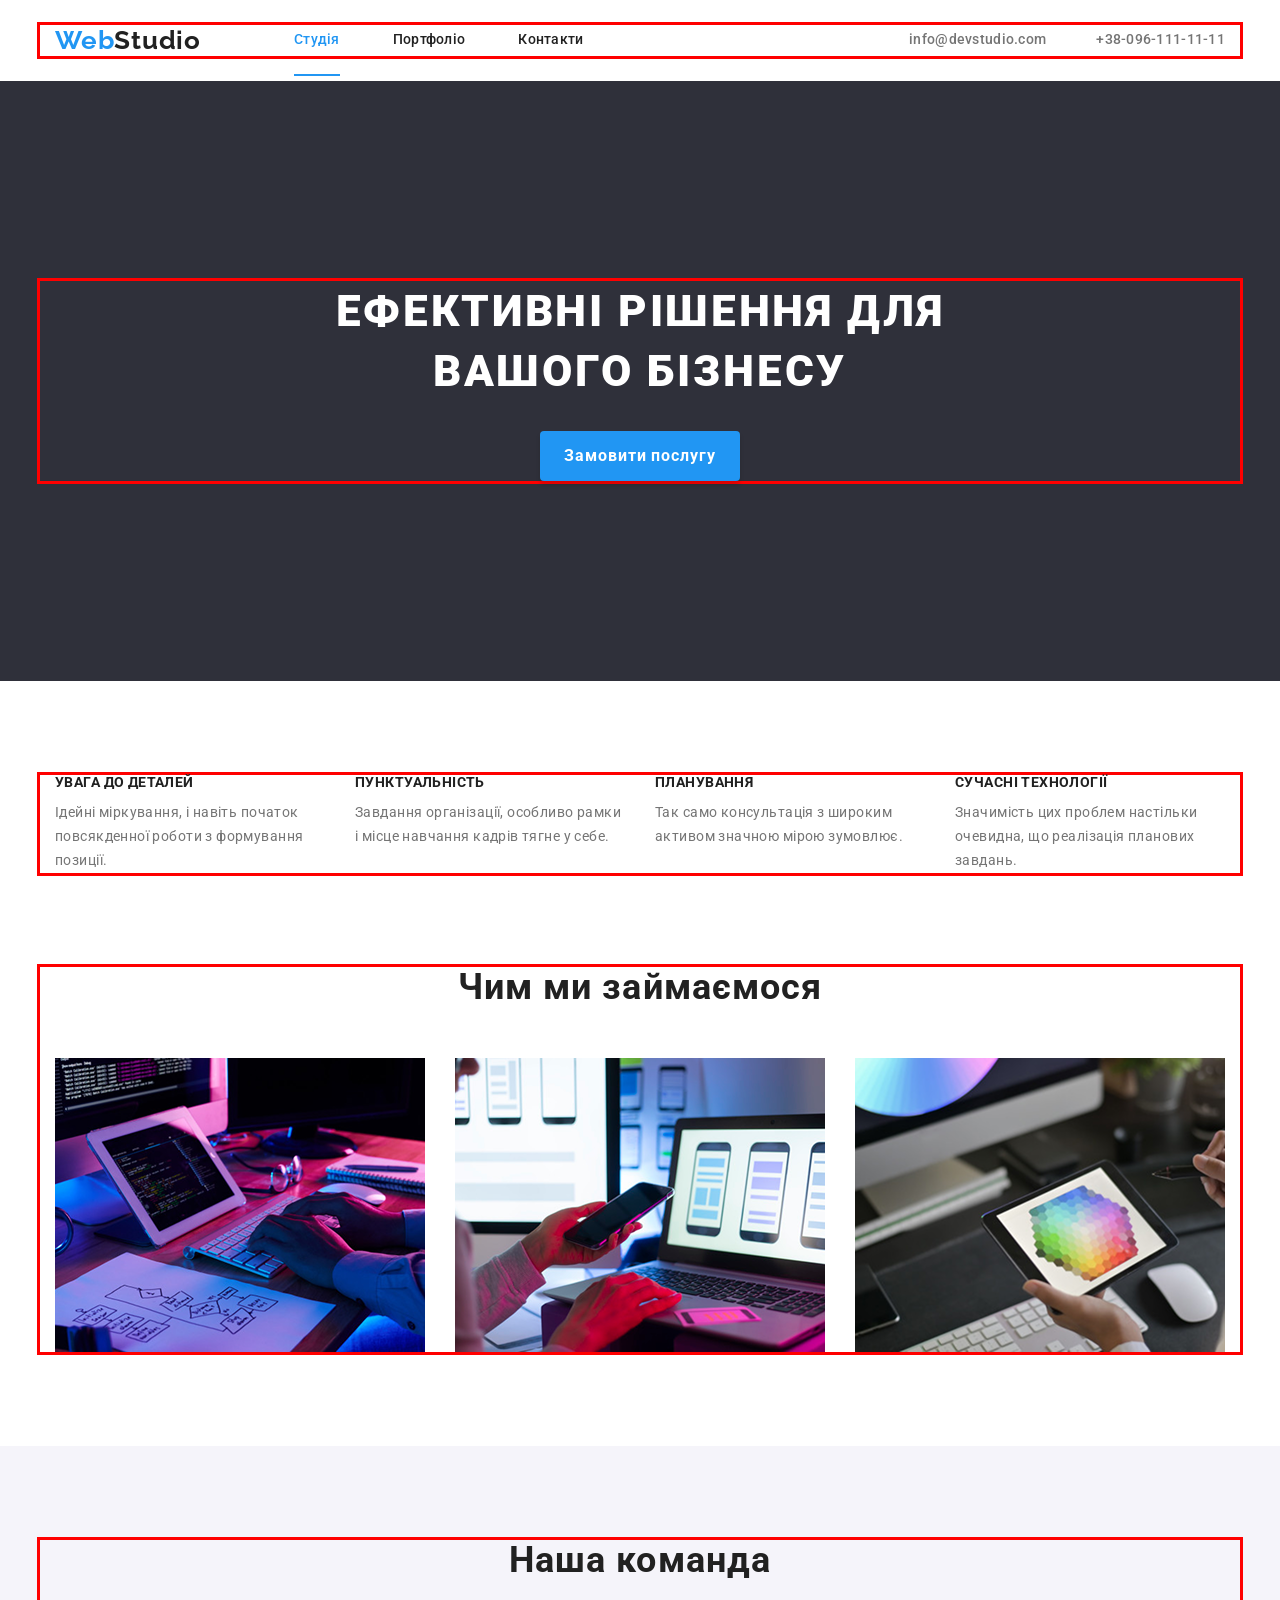
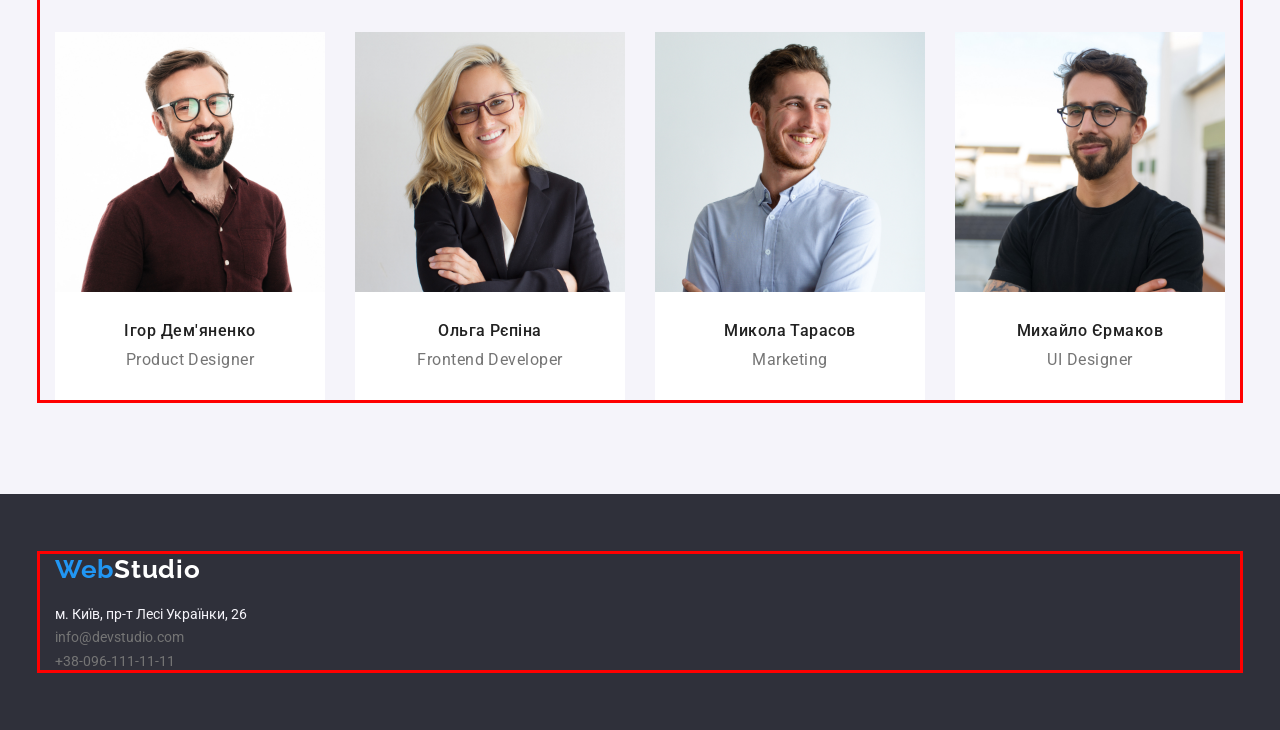
==== commit deab386e: "18_mobile-menu" ====
--- a/index.html
+++ b/index.html
@@ -13,13 +13,21 @@
 </head>
 <body>
     <header class="header">
+        <input type="checkbox" class="check" id="modal-toggle">
         <div class="container">
             <div class="header-box-one">
-                <a href="./index.html" class="header-logo">Web<span class="logo-accent">Studio</span></a>
+                <div class="burger-menu">
+                    <a href="./index.html" class="header-logo">
+                        Web<span class="logo-accent">Studio</span>
+                    </a>
+                    <label for="modal-toggle">
+                        <img src="./images/menu_40px.png" alt="menu">
+                    </label>
+                </div>
                 <nav class="header-navigation">
                     <ul class="header-nav-list">
                         <li class="header-nav-item">
-                            <a href="#" class="header-nav-link-current">Студія</a>
+                            <a href="./index.html" class="header-nav-link-current">Студія</a>
                         </li>
                         <li class="header-nav-item">
                             <a href="./catalog.html" class="header-nav-link">Портфоліо</a>
@@ -37,6 +45,54 @@
                     </li>
                     <li class="header-info-item">
                         <a href="#" class="header-info-link">+38-096-111-11-11</a>
+                    </li>
+                </ul>
+            </div>
+        </div>
+        <div class="backdrop">
+            <div class="modal">
+                <label for="modal-toggle" class="close">
+                    <img src="./images/close_40px.png" alt="close">
+                </label>
+                <nav class="mobile-menu">
+                    <ul class="mobile-menu-list">
+                        <li class="mobile-menu-item">
+                            <a href="./index.html" class="mobile-menu-link mobile-menu-link-current">
+                                Студія
+                            </a>
+                        </li>
+                        <li class="mobile-menu-item">
+                            <a href="./catalog.html" class="mobile-menu-link">
+                                Портфоліо
+                            </a>
+                        </li>
+                        <li class="mobile-menu-item">
+                            <a href="#" class="mobile-menu-link">
+                                Контакти
+                            </a>
+                        </li>
+                    </ul>
+                </nav>
+                <div class="mobile-menu-contacts">
+                    <a href="#" class="mobile-phone">
+                        +38 096 111 11 11
+                    </a>
+                    <a href="#" class="mobile-email">
+                        info@devstudio.com
+                    </a>
+                </div>
+                <ul class="mobile-social-list">
+                    <li class="mobile-social-item">
+                        <a href="#" class="mobile-social-link">Instagram</a>
+                    </li>
+                    <li class="mobile-social-item">
+                        <a href="#" class="mobile-social-link">Twitter</a>
+                    </li>
+                    <li class="mobile-social-item">
+                        <a href="#" class="mobile-social-link">Facebook</a>
+                    </li>
+                    <li class="mobile-social-item">
+                        <a href="#" class="mobile-social-link">LinkedIn</a>
                     </li>
                 </ul>
             </div>
--- a/css/styles.css
+++ b/css/styles.css
@@ -1,4 +1,4 @@
-:root{
+:root {
     --secondary-color: #2F303A;
     --button-color: #2196F3;
     --secondary-title-color: #FFFFFF;
@@ -8,7 +8,7 @@
 }
 
 body {
-     font-family: "Roboto", sans-serif;
+    font-family: "Roboto", sans-serif;
 }
 
 .container {
@@ -27,15 +27,176 @@
     padding-bottom: 10px;
 }
 
-.header .container {              
+.header .container {
     display: flex;
     align-items: center;
     justify-content: space-between;
 }
 
 .header-box-one {
+    width: 100%;
     display: flex;
     align-items: center;
+}
+
+.burger-menu {
+    width: 100%;
+    display: flex;
+    align-items: center;
+    justify-content: space-between;
+}
+
+.check {
+    display: none;
+}
+
+.backdrop {
+    position: fixed;
+    inset: 0;
+    width: 100%;
+    height: 100%;
+    background-color: rgba(0, 0, 0, 0.1);
+    display: flex;
+    justify-content: center;
+    align-items: center;
+    opacity: 0;
+    visibility: hidden;
+    pointer-events: none;
+    z-index: 9999;
+    transition:
+        opacity 350ms ease,
+        visibility 350ms ease;
+}
+
+.check:checked ~ .backdrop {
+    opacity: 1;
+    visibility: visible;
+    pointer-events: auto;
+}
+
+.modal {
+    position: relative;
+    width: 100%;
+    height: 100%;
+    padding: 32px;
+    background-color: #fff;
+}
+
+.close {
+    position: absolute;
+    top: 5px;
+    right: 5px;
+    width: 40px;
+    height: 40px;
+    display: flex;
+    align-items: center;
+    justify-content: center;
+    cursor: pointer;
+}
+
+.close img {
+    width: 40px;
+    height: 40px;
+    display: block;
+}
+
+.mobile-menu {
+    width: 100%;
+}
+
+.mobile-menu-list {
+    display: flex;
+    flex-direction: column;
+    gap: 32px;
+    margin: 0;
+    padding: 0;
+}
+
+.mobile-menu-item {
+    margin: 0;
+    padding: 0;
+}
+
+.mobile-menu-link {
+    color: var(--title-color);
+    font-family: Roboto, sans-serif;
+    font-size: 40px;
+    font-style: normal;
+    font-weight: 500;
+    line-height: 1.17;
+    letter-spacing: 0.8px;
+    text-decoration: none;
+    transition: color 250ms ease;
+}
+
+.mobile-menu-link:hover,
+.mobile-menu-link-current {
+    color: var(--button-color);
+}
+
+.mobile-menu-contacts {
+    position: absolute;
+    left: 32px;
+    bottom: 95px;
+    display: flex;
+    flex-direction: column;
+}
+
+.mobile-phone {
+    color: var(--button-color);
+    font-family: Roboto, sans-serif;
+    font-size: 34px;
+    font-weight: 500;
+    line-height: 1.17;
+    letter-spacing: 0.68px;
+    text-decoration: none;
+    margin-bottom: 32px;
+}
+
+.mobile-email {
+    color: var(--text-color);
+    font-family: Roboto, sans-serif;
+    font-size: 24px;
+    font-weight: 500;
+    line-height: 1.17;
+    letter-spacing: 0.48px;
+    text-decoration: none;
+}
+
+.mobile-social-list {
+    position: absolute;
+    left: 32px;
+    bottom: 13px;
+
+    display: flex;
+    align-items: center;
+
+    margin: 0;
+    padding: 0;
+}
+
+.mobile-social-item {
+    position: relative;
+    display: flex;
+    align-items: center;
+}
+
+.mobile-social-item:not(:last-child)::after {
+    content: "";
+    width: 1px;
+    height: 22px;
+    margin: 0 10px;
+    background-color: rgba(33, 33, 33, 0.2);
+}
+
+.mobile-social-link {
+    color: var(--button-color);
+    font-family: Roboto, sans-serif;
+    font-size: 18px;
+    font-weight: 500;
+    line-height: 1.22;
+    letter-spacing: 0.36px;
+    text-decoration: none;
 }
 
 .header-logo {
@@ -46,16 +207,23 @@
     font-weight: 700;
     line-height: 1.19;
     letter-spacing: 0.72px;
-    margin-right: auto;
+    margin-right: 0;
 }
 
 .logo-accent {
-    color:var(--title-color);
+    color: var(--title-color);
+}
+
+.burger-menu label {
+    display: block;
+    cursor: pointer;
+}
+
+.burger-menu label img {
+    display: block;
 }
 
 .header-navigation {
-    display: flex;
-    flex-direction: row;
     display: none;
 }
 
@@ -85,12 +253,12 @@
     letter-spacing: 0.28px;
     text-decoration: none;
     transition:
-    color 250ms cubic-bezier(0.4, 0, 0.2, 1),
-    background-color 250ms cubic-bezier(0.4, 0, 0.2, 1),
-    box-shadow 250ms cubic-bezier(0.4, 0, 0.2, 1);
-}
-
-.header-nav-link-current{
+        color 250ms cubic-bezier(0.4, 0, 0.2, 1),
+        background-color 250ms cubic-bezier(0.4, 0, 0.2, 1),
+        box-shadow 250ms cubic-bezier(0.4, 0, 0.2, 1);
+}
+
+.header-nav-link-current {
     color: var(--button-color);
     transition:
         transform .35s ease,
@@ -117,19 +285,18 @@
         transform: scaleX(1);
     }
 }
-    
+
 .header-nav-link-current:hover::after {
     transform: scaleX(1);
 }
 
-.header-nav-link:hover{
+.header-nav-link:hover {
     color: var(--button-color);
 }
 
 .header-nav-link:hover::after {
     opacity: 1;
     transform: scaleX(1);
-
 }
 
 .header-nav-link::after {
@@ -147,10 +314,14 @@
     opacity: 0;
 }
 
+.header-box-two {
+    display: none;
+}
+
 .header-info-list {
     display: none;
     margin-left: auto;
-} 
+}
 
 .header-info-item {
     color: var(--title-color);
@@ -172,20 +343,12 @@
     text-decoration: none;
     display: flex;
     justify-content: end;
-} 
+}
 
 .header-info-link:hover {
     color: var(--button-color);
-    font-family: Roboto;
-    font-size: 14px;
-    font-style: normal;
-    font-weight: 500;
-    line-height: normal;
-    letter-spacing: 0.28px;
-    opacity: 1;
-}
-
-       
+}
+
 .hero {
     background-color: var(--secondary-color);
     padding-top: 118px;
@@ -197,6 +360,7 @@
         opacity: 0;
         transform: translateY(30px);
     }
+
     100% {
         opacity: 1;
         transform: translateY(0);
@@ -226,8 +390,9 @@
 }
 
 .hero-button {
-    width: 200.0px;
-    height: 50.0px;
+    width: 200px;
+    height: 50px;
+    border: none;
     border-radius: 4px;
     background: var(--button-color);
     box-shadow: 0 4px 4px 0 rgba(0, 0, 0, 0.15);
@@ -239,6 +404,7 @@
     font-weight: 700;
     line-height: 1.87;
     letter-spacing: 0.96px;
+    cursor: pointer;
     animation: heroFadeUp 800ms ease-out 200ms both;
 }
 
@@ -247,6 +413,7 @@
         opacity: 0;
         transform: translateY(20px);
     }
+
     100% {
         opacity: 1;
         transform: translateY(0);
@@ -311,7 +478,7 @@
 }
 
 .work-title {
-    color:var(--title-color);
+    color: var(--title-color);
     text-align: center;
     font-size: 36px;
     font-style: normal;
@@ -384,6 +551,12 @@
     background-color: var(--secondary-title-color);
 }
 
+.team-image {
+    width: 100%;
+    height: auto;
+    display: block;
+}
+
 @keyframes zoomCard {
     from {
         transform: scale(1);
@@ -396,7 +569,7 @@
 
 .team-item:hover {
     animation: zoomCard 500ms forwards;
-    box-shadow: 0 10px 25px rgba(0,0,0,.2);
+    box-shadow: 0 10px 25px rgba(0, 0, 0, .2);
 }
 
 .team-item-text {
@@ -489,7 +662,7 @@
 }
 
 .logo-span {
-    color:var(--secondary-title-color);
+    color: var(--secondary-title-color);
 }
 
 .footer-list {
@@ -508,14 +681,7 @@
     text-decoration: none;
 }
 
-.footer-link-2 {
-    color: var(--text-color);
-    font-size: 14px;
-    font-style: normal;
-    font-weight: 400;
-    text-decoration: none;
-}
-
+.footer-link-2,
 .footer-link-3 {
     color: var(--text-color);
     font-size: 14px;
@@ -530,14 +696,14 @@
 }
 
 .catalog .container {
-    overflow: hidden
+    overflow: hidden;
 }
 
 .catalog-list {
     display: flex;
-    justify-content: center;
-    align-items: center;
+    flex-wrap: wrap;
     gap: 8px;
+    justify-content: flex-start;
     margin-bottom: 34px;
 }
 
@@ -551,6 +717,7 @@
     font-weight: 500;
     line-height: 1.62;
     letter-spacing: 0.48px;
+    border: none;
     border-radius: 4px;
     background: var(--third-color);
     cursor: pointer;
@@ -564,31 +731,29 @@
 .products-list {
     display: flex;
     flex-wrap: wrap;
-    justify-content: space-between;
     gap: 30px;
 }
 
 .products-item {
-    width: 370px;
+    width: 100%;
     border: 1px solid #EEE;
     cursor: pointer;
     background-color: var(--secondary-title-color);
-    box-shadow: 0 8px 24px rgba(0,0,0,.12);
+    box-shadow: 0 8px 24px rgba(0, 0, 0, .12);
     transition:
         transform .35s ease,
         box-shadow .35s ease;
     transition-duration: 350ms;
     transition-timing-function: cubic-bezier(0.175, 0.885, 0.32, 1.275);
-    transform: translateY(-0px), scale(1.05);
 }
 
 .products-item:hover {
-    box-shadow: 0 20px 40px rgba(0,0,0,.22);
+    box-shadow: 0 20px 40px rgba(0, 0, 0, .22);
     transform: translateY(-8px);
+}
+
+.products-item:hover .ower {
     opacity: 1;
-    .ower {
-        opacity: 1;
-    }
 }
 
 .products-wrapper {
@@ -596,8 +761,9 @@
 }
 
 .products-image {
-    width: 370px;
-    height: 264px;
+    width: 100%;
+    height: auto;
+    display: block;
 }
 
 .ower {
@@ -616,8 +782,8 @@
     height: 100%;
     padding: 63px 24px;
     opacity: 0;
-    transition-duration: 350ms;
-    transition-timing-function: cubic-bezier(0.215, 0.610, 0.355, 1);
+    transition:
+        opacity 350ms cubic-bezier(0.215, 0.610, 0.355, 1);
 }
 
 .products-wrap {
@@ -646,17 +812,28 @@
     letter-spacing: 0.48px;
 }
 
-@media (min-width:480px) {
+.check:checked ~ .backdrop {
+    opacity: 1;
+    visibility: visible;
+    pointer-events: auto;
+}
+
+@media (min-width: 480px) {
     .container {
         width: 480px;
     }
 
     .hero-title {
-        width: 360px; 
-    }
-}
-
-@media (min-width:768px) {
+        width: 360px;
+    }
+
+    .team-image {
+        width: 450px;
+        height: auto;
+    }
+}
+
+@media (min-width: 768px) {
     .container {
         width: 768px;
     }
@@ -667,11 +844,27 @@
         padding-bottom: 21px;
     }
 
+    .header-box-one {
+        width: auto;
+    }
+
+    .burger-menu {
+        width: auto;
+    }
+
+    .burger-menu label {
+        display: none;
+    }
+
     .header-logo {
         margin-right: 87px;
     }
 
     .header-navigation {
+        display: block;
+    }
+
+    .header-box-two {
         display: block;
     }
 
@@ -680,7 +873,7 @@
         flex-direction: column;
         align-items: start;
         gap: 10px;
-    } 
+    }
 
     .advanteges-content {
         flex-direction: row;
@@ -704,9 +897,17 @@
     .team-item {
         width: calc((100% - 30px) / 2);
     }
-}
-
-@media (min-width:1200px) {
+
+    .catalog-list {
+        justify-content: center;
+    }
+
+    .products-item {
+        width: calc((100% - 30px) / 2);
+    }
+}
+
+@media (min-width: 1200px) {
     .container {
         width: 1200px;
     }
@@ -726,7 +927,7 @@
     .header-info-list {
         flex-direction: row;
         gap: 50px;
-    } 
+    }
 
     .hero {
         padding-top: 200px;
@@ -734,14 +935,23 @@
     }
 
     .hero-title {
-        width: 696.0px;
+        width: 696px;
         font-size: 44px;
         line-height: 60px;
-        letter-spacing: 2.64px;  
+        letter-spacing: 2.64px;
+    }
+
+    .advanteges {
+        padding-top: 94px;
+        padding-bottom: 94px;
     }
 
     .advanteges-item {
         width: calc((100% - 90px) / 4);
+    }
+
+    .advanteges-text {
+        max-width: 430px;
     }
 
     .work {
@@ -774,4 +984,12 @@
     .footer-list {
         align-items: flex-start;
     }
+
+    .catalog-list {
+        justify-content: center;
+    }
+
+    .products-item {
+        width: calc((100% - 60px) / 3);
+    }
 }
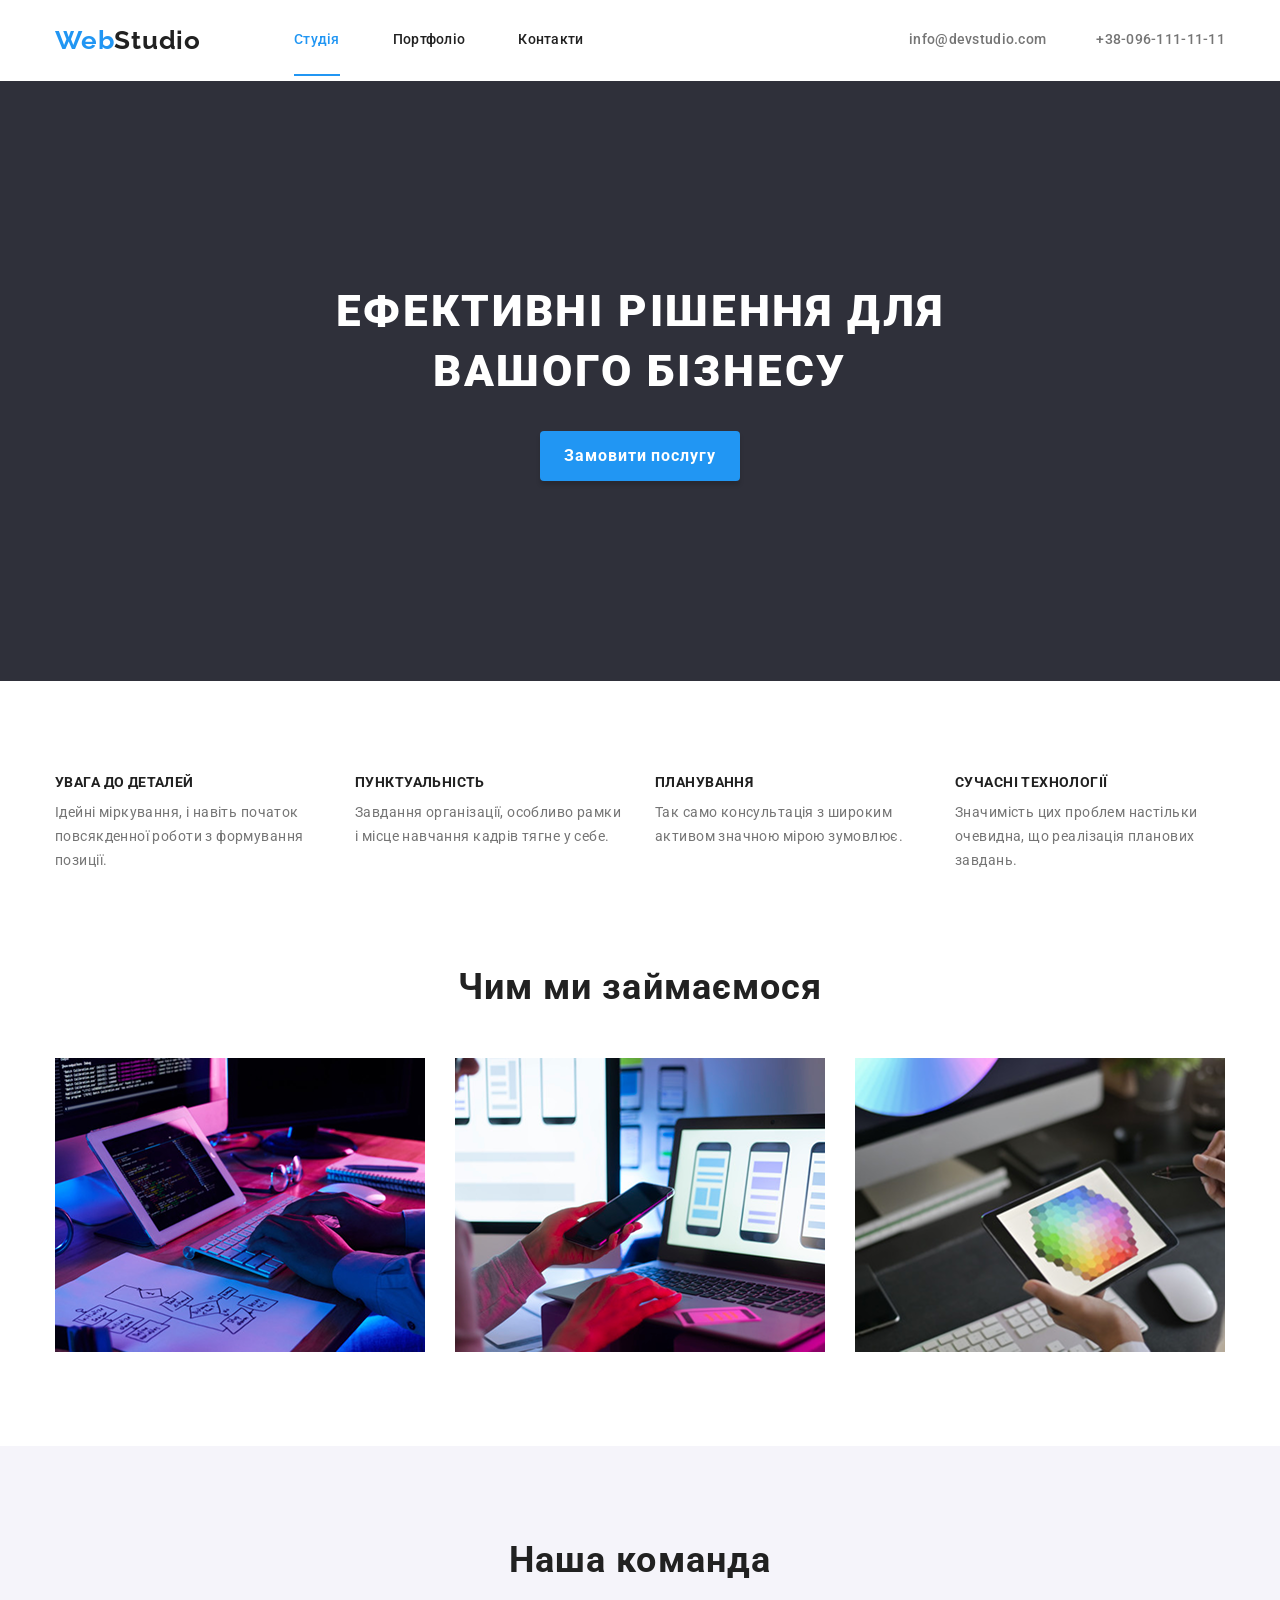
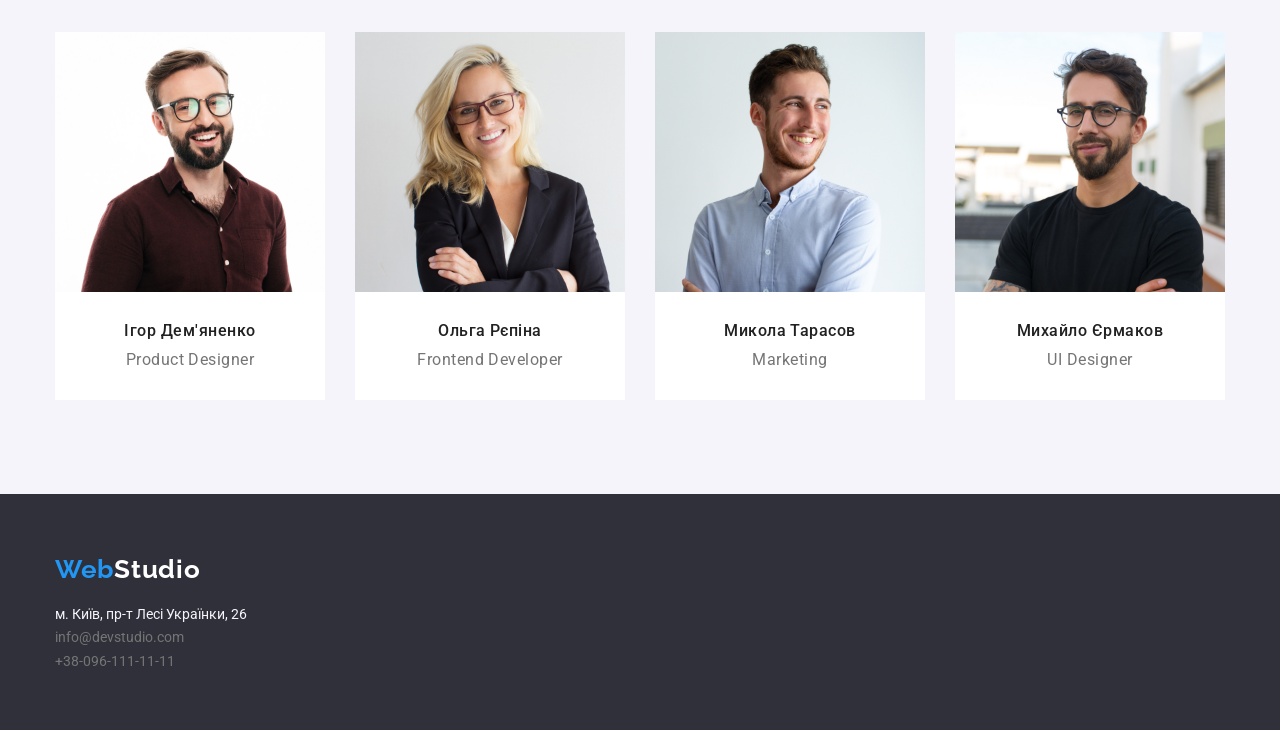
==== commit dac29bf0: "19_homework_60" ====
--- a/index.html
+++ b/index.html
@@ -98,11 +98,44 @@
             </div>
         </div>
     </header>
+    <div class="contact-backdrop" data-modal>
+        <div class="contact-modal">
+            <button type="button" class="contact-close" data-modal-close aria-label="Закрити"><img src="./images/close_40px.png" alt="close"></button>
+            <h2 class="contact-title">
+                Залиште свої дані, ми вам передзвонимо
+            </h2>
+            <form class="contact-form">
+                <label class="contact-label">
+                    <span class="contact-label-text">Ім'я</span>
+                    <input type="text" name="name" class="contact-input">
+                </label>
+                <label class="contact-label">
+                    <span class="contact-label-text">Телефон</span>
+                    <input type="tel" name="phone" class="contact-input">
+                </label>
+                <label class="contact-label">
+                    <span class="contact-label-text">Пошта</span>
+                    <input type="email" name="email" class="contact-input">
+                </label>
+                <label class="contact-label">
+                    <span class="contact-label-text">Коментар</span>
+                    <textarea name="comment" class="contact-textarea" placeholder="Введіть текст"></textarea>
+                </label>
+                <label class="contact-policy">
+                    <input type="checkbox" name="policy">
+                    <span>Погоджуюся з розсилкою та приймаю <a href="#">Умови договору</a></span>
+                </label>
+                <button type="submit" class="contact-button">Відправити</button>
+            </form>
+        </div>
+    </div>
     <main class="main">
         <section class="hero">
             <div class="container">
                 <h1 class="hero-title">Ефективні рішення для вашого бізнесу</h1>
-                <button class="hero-button">Замовити послугу</button>
+                <button type="button" class="hero-button" data-modal-open>
+                    Замовити послугу
+                </button>
             </div>
         </section>
         <section class="advanteges">
@@ -203,5 +236,34 @@
             </ul>
         </div>
     </footer>
+    <script>
+        const modal = document.querySelector("[data-modal]");
+        const openButton = document.querySelector("[data-modal-open]");
+        const closeButton = document.querySelector("[data-modal-close]");
+
+        openButton.addEventListener("click", () => {
+            modal.classList.add("is-open");
+            document.body.classList.add("modal-open");
+        });
+
+        closeButton.addEventListener("click", () => {
+            modal.classList.remove("is-open");
+            document.body.classList.remove("modal-open");
+        });
+
+        modal.addEventListener("click", event => {
+            if (event.target === modal) {
+                modal.classList.remove("is-open");
+                document.body.classList.remove("modal-open");
+            }
+        });
+
+        document.addEventListener("keydown", event => {
+            if (event.key === "Escape") {
+                modal.classList.remove("is-open");
+                document.body.classList.remove("modal-open");
+            }
+        });
+    </script>
 </body>
 </html>
--- a/css/styles.css
+++ b/css/styles.css
@@ -16,7 +16,6 @@
     max-width: 1200px;
     margin: 0 auto;
     padding: 0 15px;
-    outline: 3px solid red;
 }
 
 .header {
@@ -63,9 +62,7 @@
     visibility: hidden;
     pointer-events: none;
     z-index: 9999;
-    transition:
-        opacity 350ms ease,
-        visibility 350ms ease;
+    transition: opacity 350ms ease, visibility 350ms ease;
 }
 
 .check:checked ~ .backdrop {
@@ -155,7 +152,6 @@
 
 .mobile-email {
     color: var(--text-color);
-    font-family: Roboto, sans-serif;
     font-size: 24px;
     font-weight: 500;
     line-height: 1.17;
@@ -167,10 +163,8 @@
     position: absolute;
     left: 32px;
     bottom: 13px;
-
-    display: flex;
-    align-items: center;
-
+    display: flex;
+    align-items: center;
     margin: 0;
     padding: 0;
 }
@@ -191,7 +185,6 @@
 
 .mobile-social-link {
     color: var(--button-color);
-    font-family: Roboto, sans-serif;
     font-size: 18px;
     font-weight: 500;
     line-height: 1.22;
@@ -201,7 +194,7 @@
 
 .header-logo {
     color: var(--button-color);
-    font-family: Raleway;
+    font-family: Raleway, sans-serif;
     font-size: 26px;
     font-style: normal;
     font-weight: 700;
@@ -230,41 +223,30 @@
 .header-nav-item {
     color: var(--title-color);
     font-size: 14px;
-    font-style: normal;
+    font-weight: 500;
+    line-height: 1.14;
+    letter-spacing: 0.28px;
+    position: relative;
+}
+
+.header-nav-list {
+    display: flex;
+    flex-direction: row;
+    gap: 53px;
+}
+
+.header-nav-link {
+    color: var(--title-color);
+    font-size: 14px;
     font-weight: 500;
     line-height: 1.14;
     letter-spacing: 0.28px;
     text-decoration: none;
-    position: relative;
-}
-
-.header-nav-list {
-    display: flex;
-    flex-direction: row;
-    gap: 53px;
-}
-
-.header-nav-link {
-    color: var(--title-color);
-    font-size: 14px;
-    font-style: normal;
-    font-weight: 500;
-    line-height: 1.14;
-    letter-spacing: 0.28px;
-    text-decoration: none;
-    transition:
-        color 250ms cubic-bezier(0.4, 0, 0.2, 1),
-        background-color 250ms cubic-bezier(0.4, 0, 0.2, 1),
-        box-shadow 250ms cubic-bezier(0.4, 0, 0.2, 1);
+    transition: color 250ms cubic-bezier(0.4, 0, 0.2, 1);
 }
 
 .header-nav-link-current {
     color: var(--button-color);
-    transition:
-        transform .35s ease,
-        box-shadow .35s ease;
-    transition-duration: 350ms;
-    transition-timing-function: cubic-bezier(0.175, 0.885, 0.32, 1.275);
 }
 
 .header-nav-link-current::after {
@@ -275,43 +257,27 @@
     width: 100%;
     height: 2px;
     background: var(--button-color);
-    transform: scaleX(0);
-    transform-origin: center;
-    animation: drawLine 600ms ease forwards;
-}
-
-@keyframes drawLine {
-    to {
-        transform: scaleX(1);
-    }
-}
-
-.header-nav-link-current:hover::after {
-    transform: scaleX(1);
 }
 
 .header-nav-link:hover {
     color: var(--button-color);
 }
 
-.header-nav-link:hover::after {
-    opacity: 1;
-    transform: scaleX(1);
-}
-
 .header-nav-link::after {
     content: "";
-    display: block;
-    width: 100%;
-    height: 2px;
-    background-color: var(--button-color);
     position: absolute;
     left: 0;
     bottom: -28px;
+    width: 100%;
+    height: 2px;
+    background-color: var(--button-color);
     transform: scaleX(0);
     transform-origin: center;
-    transition: transform 350ms cubic-bezier(0.175, 0.885, 0.32, 1.275);
-    opacity: 0;
+    transition: transform 350ms ease;
+}
+
+.header-nav-link:hover::after {
+    transform: scaleX(1);
 }
 
 .header-box-two {
@@ -324,29 +290,197 @@
 }
 
 .header-info-item {
-    color: var(--title-color);
     font-size: 14px;
-    font-style: normal;
+    font-weight: 500;
+    line-height: 1.14;
+    letter-spacing: 0.28px;
+}
+
+.header-info-link {
+    color: var(--text-color);
+    font-size: 14px;
     font-weight: 500;
     line-height: 1.14;
     letter-spacing: 0.28px;
     text-decoration: none;
 }
 
-.header-info-link {
-    color: var(--text-color);
-    font-size: 14px;
-    font-style: normal;
-    font-weight: 500;
-    line-height: 1.14;
-    letter-spacing: 0.28px;
-    text-decoration: none;
-    display: flex;
-    justify-content: end;
-}
-
 .header-info-link:hover {
     color: var(--button-color);
+}
+
+.contact-backdrop {
+    position: fixed;
+    inset: 0;
+    display: flex;
+    align-items: center;
+    justify-content: center;
+    padding: 15px;
+    background-color: rgba(0, 0, 0, 0.2);
+    opacity: 0;
+    visibility: hidden;
+    pointer-events: none;
+    z-index: 10000;
+    transition: opacity 250ms ease, visibility 250ms ease;
+}
+
+.contact-backdrop.is-open {
+    opacity: 1;
+    visibility: visible;
+    pointer-events: auto;
+}
+
+.contact-modal {
+    position: relative;
+    width: 100%;
+    max-width: 450px;
+    padding: 40px;
+    background-color: #fff;
+    border-radius: 4px;
+    box-shadow: 0 2px 8px rgba(0, 0, 0, 0.2);
+    transform: scale(0.9);
+    transition: transform 250ms ease;
+}
+
+.contact-backdrop.is-open .contact-modal {
+    transform: scale(1);
+}
+
+.contact-close {
+    position: absolute;
+    top: 8px;
+    right: 8px;
+    width: 30px;
+    height: 30px;
+    padding: 0;
+    display: flex;
+    align-items: center;
+    justify-content: center;
+    border: 1px solid #eeeeee;
+    border-radius: 50%;
+    background-color: #ffffff;
+    cursor: pointer;
+}
+
+.contact-close img {
+    width: 18px;
+    height: 18px;
+    display: block;
+}
+
+.contact-title {
+    margin: 0 0 20px;
+    color: var(--title-color);
+    text-align: center;
+    font-size: 20px;
+    line-height: 1.15;
+    font-weight: 700;
+}
+
+.contact-form {
+    display: flex;
+    flex-direction: column;
+}
+
+.contact-label {
+    display: flex;
+    flex-direction: column;
+    margin-bottom: 10px;
+}
+
+.contact-label-text {
+    margin-bottom: 4px;
+    color: var(--text-color);
+    font-size: 12px;
+    line-height: 1.16;
+}
+
+.contact-input {
+    width: 100%;
+    height: 40px;
+    padding: 0 12px;
+    border: 1px solid #757575;
+    border-radius: 4px;
+    outline: none;
+    font-family: Roboto, sans-serif;
+    font-size: 14px;
+    transition: border-color 250ms ease;
+}
+
+.contact-input:focus {
+    border-color: var(--button-color);
+}
+
+.contact-textarea {
+    width: 100%;
+    height: 120px;
+    padding: 12px;
+    resize: none;
+    border: 1px solid #757575;
+    border-radius: 4px;
+    outline: none;
+    font-family: Roboto, sans-serif;
+    font-size: 14px;
+    transition: border-color 250ms ease;
+}
+
+.contact-textarea:focus {
+    border-color: var(--button-color);
+}
+
+.contact-textarea::placeholder {
+    color: rgba(117, 117, 117, 0.5);
+}
+
+.contact-policy {
+    display: flex;
+    align-items: center;
+    gap: 8px;
+    margin-top: 5px;
+    color: var(--text-color);
+    font-family: Roboto;
+    font-size: 12px;
+    font-style: normal;
+    font-weight: 400;
+    line-height: normal;
+    letter-spacing: 0.36px;
+}
+
+.contact-policy input {
+    width: 16px;
+    height: 16px;
+    margin: 0;
+    flex-shrink: 0;
+    color: var(--secondary-title-color);
+}
+
+.contact-policy span {
+    display: inline;
+}
+
+.contact-policy a {
+    color: var(--button-color);
+    text-decoration: underline;
+}
+
+.contact-button {
+    align-self: center;
+    width: 200px;
+    height: 50px;
+    margin-top: 30px;
+    border: none;
+    border-radius: 4px;
+    background-color: var(--button-color);
+    color: #fff;
+    font-family: Roboto, sans-serif;
+    font-size: 16px;
+    font-weight: 700;
+    cursor: pointer;
+    box-shadow: 0 4px 4px rgba(0, 0, 0, 0.15);
+}
+
+body.modal-open {
+    overflow: hidden;
 }
 
 .hero {
@@ -355,18 +489,6 @@
     padding-bottom: 118px;
 }
 
-@keyframes heroFadeUp {
-    0% {
-        opacity: 0;
-        transform: translateY(30px);
-    }
-
-    100% {
-        opacity: 1;
-        transform: translateY(0);
-    }
-}
-
 .hero .container {
     display: flex;
     justify-content: center;
@@ -376,11 +498,9 @@
 
 .hero-title {
     width: 100%;
-    flex-shrink: 0;
     color: var(--secondary-title-color);
     text-align: center;
     font-size: 26px;
-    font-style: normal;
     font-weight: 900;
     line-height: 42px;
     letter-spacing: 1.56px;
@@ -395,12 +515,11 @@
     border: none;
     border-radius: 4px;
     background: var(--button-color);
-    box-shadow: 0 4px 4px 0 rgba(0, 0, 0, 0.15);
+    box-shadow: 0 4px 4px rgba(0, 0, 0, 0.15);
     color: var(--secondary-title-color);
     text-align: center;
-    font-family: Roboto;
+    font-family: Roboto, sans-serif;
     font-size: 16px;
-    font-style: normal;
     font-weight: 700;
     line-height: 1.87;
     letter-spacing: 0.96px;
@@ -408,12 +527,22 @@
     animation: heroFadeUp 800ms ease-out 200ms both;
 }
 
+@keyframes heroFadeUp {
+    0% {
+        opacity: 0;
+        transform: translateY(30px);
+    }
+    100% {
+        opacity: 1;
+        transform: translateY(0);
+    }
+}
+
 @keyframes cardAppear {
     0% {
         opacity: 0;
         transform: translateY(20px);
     }
-
     100% {
         opacity: 1;
         transform: translateY(0);
@@ -472,7 +601,6 @@
 }
 
 .work .container {
-    margin: 0 auto;
     display: flex;
     flex-direction: column;
 }
@@ -481,7 +609,6 @@
     color: var(--title-color);
     text-align: center;
     font-size: 36px;
-    font-style: normal;
     font-weight: 700;
     line-height: 1.16;
     letter-spacing: 1.08px;
@@ -494,7 +621,6 @@
         opacity: 0;
         transform: translateX(-40px);
     }
-
     to {
         opacity: 1;
         transform: translateX(0);
@@ -515,7 +641,6 @@
     from {
         transform: rotate(0deg) scale(1);
     }
-
     to {
         transform: rotate(3deg) scale(1.05);
     }
@@ -533,7 +658,6 @@
 }
 
 .team .container {
-    margin: 0 auto;
     display: flex;
     flex-direction: column;
 }
@@ -561,7 +685,6 @@
     from {
         transform: scale(1);
     }
-
     to {
         transform: scale(1.05);
     }
@@ -580,11 +703,9 @@
 }
 
 .team-title {
-    color: #212121;
+    color: var(--title-color);
     text-align: center;
-    font-family: Roboto;
     font-size: 36px;
-    font-style: normal;
     font-weight: 700;
     line-height: 1.16;
     letter-spacing: 1.08px;
@@ -597,7 +718,6 @@
         opacity: 0;
         transform: translateX(40px);
     }
-
     to {
         opacity: 1;
         transform: translateX(0);
@@ -608,7 +728,6 @@
     color: var(--title-color);
     text-align: center;
     font-size: 16px;
-    font-style: normal;
     font-weight: 500;
     line-height: 1.18;
     letter-spacing: 0.48px;
@@ -619,7 +738,6 @@
     color: var(--text-color);
     text-align: center;
     font-size: 16px;
-    font-style: normal;
     font-weight: 400;
     line-height: 1.18;
     letter-spacing: 0.48px;
@@ -639,7 +757,6 @@
     from {
         opacity: 0;
     }
-
     to {
         opacity: 1;
     }
@@ -651,13 +768,11 @@
 
 .footer-logo {
     color: var(--button-color);
-    font-family: Raleway;
+    font-family: Raleway, sans-serif;
     font-size: 26px;
-    font-style: normal;
     font-weight: 700;
     line-height: 1.19;
     letter-spacing: 0.72px;
-    margin-right: auto;
     display: inline-block;
 }
 
@@ -676,7 +791,6 @@
 .footer-link-1 {
     color: var(--third-color);
     font-size: 14px;
-    font-style: normal;
     font-weight: 400;
     text-decoration: none;
 }
@@ -685,7 +799,6 @@
 .footer-link-3 {
     color: var(--text-color);
     font-size: 14px;
-    font-style: normal;
     font-weight: 400;
     text-decoration: none;
 }
@@ -713,7 +826,6 @@
     color: var(--title-color);
     text-align: center;
     font-size: 16px;
-    font-style: normal;
     font-weight: 500;
     line-height: 1.62;
     letter-spacing: 0.48px;
@@ -740,11 +852,7 @@
     cursor: pointer;
     background-color: var(--secondary-title-color);
     box-shadow: 0 8px 24px rgba(0, 0, 0, .12);
-    transition:
-        transform .35s ease,
-        box-shadow .35s ease;
-    transition-duration: 350ms;
-    transition-timing-function: cubic-bezier(0.175, 0.885, 0.32, 1.275);
+    transition: transform .35s ease, box-shadow .35s ease;
 }
 
 .products-item:hover {
@@ -768,9 +876,7 @@
 
 .ower {
     color: var(--secondary-title-color);
-    font-family: Roboto;
     font-size: 18px;
-    font-style: normal;
     font-weight: 400;
     line-height: 28px;
     letter-spacing: 0.54px;
@@ -782,8 +888,7 @@
     height: 100%;
     padding: 63px 24px;
     opacity: 0;
-    transition:
-        opacity 350ms cubic-bezier(0.215, 0.610, 0.355, 1);
+    transition: opacity 350ms ease;
 }
 
 .products-wrap {
@@ -795,7 +900,6 @@
 .products-title {
     color: var(--title-color);
     font-size: 18px;
-    font-style: normal;
     font-weight: 700;
     line-height: 2;
     letter-spacing: 1.08px;
@@ -804,29 +908,19 @@
 
 .products-text {
     color: var(--text-color);
-    font-family: Roboto;
     font-size: 16px;
-    font-style: normal;
     font-weight: 400;
     line-height: 1.87;
     letter-spacing: 0.48px;
 }
 
-.check:checked ~ .backdrop {
-    opacity: 1;
-    visibility: visible;
-    pointer-events: auto;
-}
-
 @media (min-width: 480px) {
     .container {
         width: 480px;
     }
-
     .hero-title {
         width: 360px;
     }
-
     .team-image {
         width: 450px;
         height: auto;
@@ -837,158 +931,131 @@
     .container {
         width: 768px;
     }
-
     .header {
-        display: flex;
         padding-top: 21px;
         padding-bottom: 21px;
     }
-
     .header-box-one {
         width: auto;
     }
-
     .burger-menu {
         width: auto;
     }
-
     .burger-menu label {
         display: none;
     }
-
     .header-logo {
         margin-right: 87px;
     }
-
     .header-navigation {
         display: block;
     }
-
     .header-box-two {
         display: block;
     }
-
     .header-info-list {
         display: flex;
         flex-direction: column;
-        align-items: start;
+        align-items: flex-start;
         gap: 10px;
     }
-
     .advanteges-content {
         flex-direction: row;
         flex-wrap: wrap;
     }
-
     .advanteges-item {
         width: calc((100% - 30px) / 2);
     }
-
     .advanteges-secondary-title {
         text-align: left;
     }
-
     .team-list {
         flex-direction: row;
         flex-wrap: wrap;
         gap: 30px;
     }
-
     .team-item {
         width: calc((100% - 30px) / 2);
     }
-
     .catalog-list {
         justify-content: center;
     }
-
     .products-item {
         width: calc((100% - 30px) / 2);
     }
 }
-
 @media (min-width: 1200px) {
     .container {
         width: 1200px;
     }
-
     .header {
-        display: flex;
         padding-top: 25px;
         padding-bottom: 25px;
     }
-
     .header-logo {
         font-size: 26px;
         letter-spacing: 0.78px;
         margin-right: 93px;
     }
-
     .header-info-list {
         flex-direction: row;
         gap: 50px;
     }
 
+    .contact-modal {
+        position: relative;
+        width: 100%;
+        max-width: 528px;
+    }
+
+    .contact-policy input {
+        margin-left: 12px;
+    }
+
     .hero {
         padding-top: 200px;
         padding-bottom: 200px;
     }
-
     .hero-title {
         width: 696px;
         font-size: 44px;
         line-height: 60px;
         letter-spacing: 2.64px;
     }
-
     .advanteges {
         padding-top: 94px;
         padding-bottom: 94px;
     }
-
     .advanteges-item {
         width: calc((100% - 90px) / 4);
     }
-
     .advanteges-text {
         max-width: 430px;
     }
-
     .work {
         padding-bottom: 94px;
         display: block;
     }
-
     .team {
         padding-top: 94px;
         padding-bottom: 94px;
     }
-
     .team-list {
         flex-wrap: nowrap;
         gap: 30px;
     }
-
     .team-item {
         width: calc((100% - 90px) / 4);
     }
-
     .footer .container {
         text-align: left;
     }
-
-    .footer-logo {
-        margin-right: auto;
-    }
-
     .footer-list {
         align-items: flex-start;
     }
-
     .catalog-list {
         justify-content: center;
     }
-
     .products-item {
         width: calc((100% - 60px) / 3);
     }
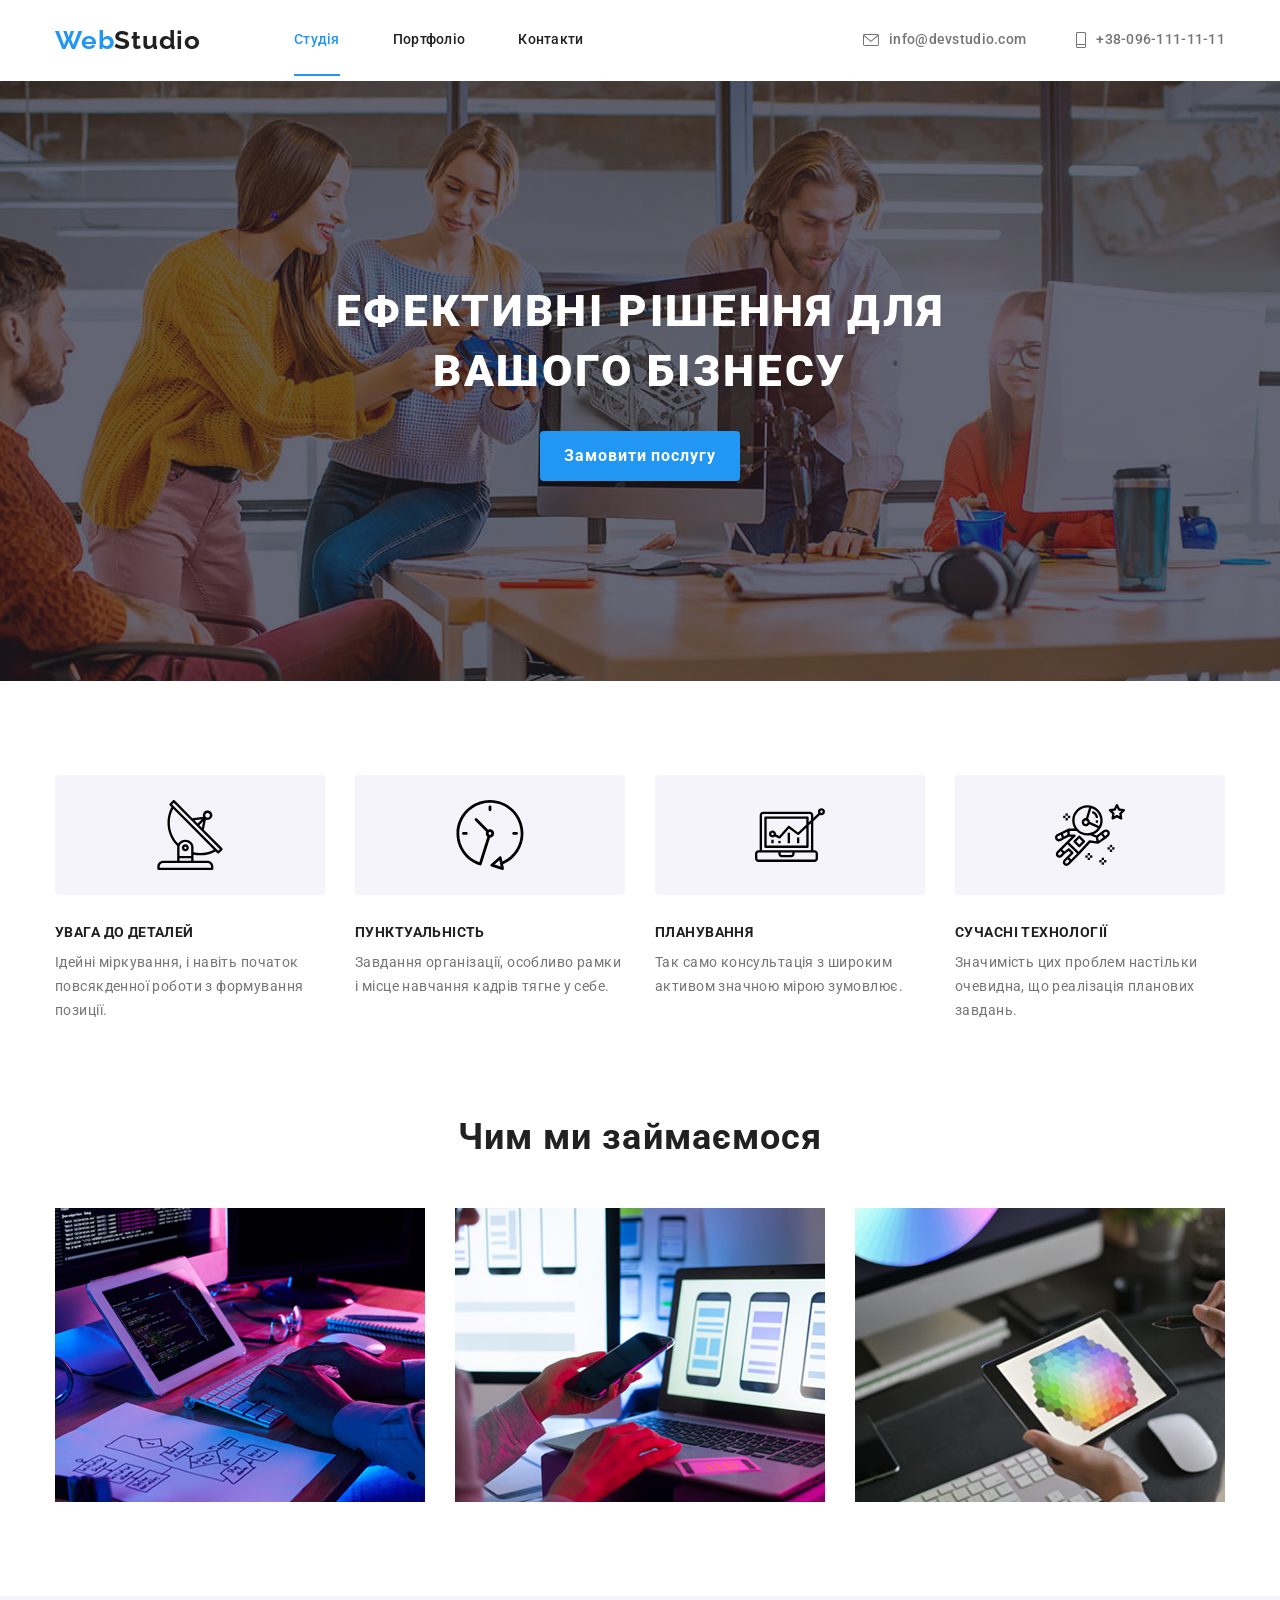
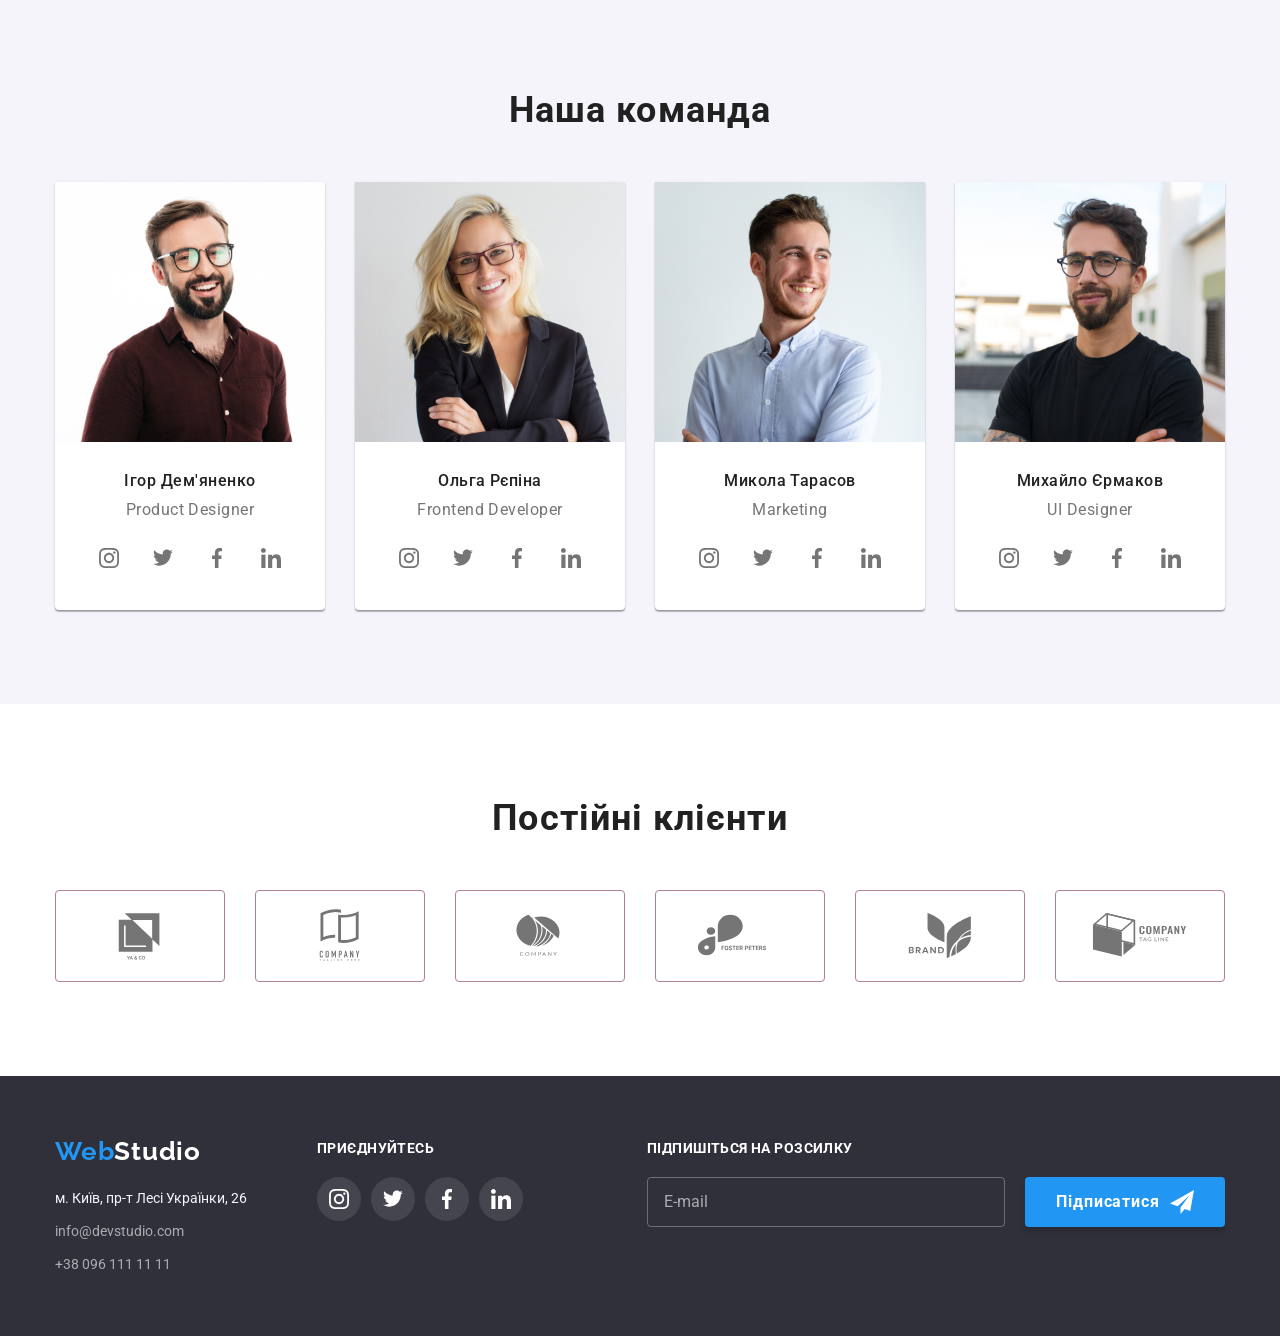
==== commit 0df91de6: "22_homework_65" ====
--- a/index.html
+++ b/index.html
@@ -1,269 +1,546 @@
-<!DOCTYPE html>
+<!doctype html>
 <html lang="en">
-<head>
-    <meta charset="UTF-8">
-    <meta name="viewport" content="width=device-width, initial-scale=1.0">
+  <head>
+    <meta charset="UTF-8" />
+    <meta name="viewport" content="width=device-width, initial-scale=1.0" />
     <title>WebStudio</title>
-    <link rel="preconnect" href="https://fonts.googleapis.com">
-    <link rel="preconnect" href="https://fonts.gstatic.com" crossorigin>
-    <link href="https://fonts.googleapis.com/css2?family=Raleway:ital,wght@0,100..900;1,100..900&family=Roboto:ital,wght@0,100..900;1,100..900&display=swap" rel="stylesheet">
-    <link rel="stylesheet" href="https://cdnjs.cloudflare.com/ajax/libs/modern-normalize/3.0.1/modern-normalize.min.css">
-    <link rel="stylesheet" href="./css/reset.css">
-    <link rel="stylesheet" href="./css/styles.css">
-</head>
-<body>
+    <link rel="preconnect" href="https://fonts.googleapis.com" />
+    <link rel="preconnect" href="https://fonts.gstatic.com" crossorigin />
+    <link
+      href="https://fonts.googleapis.com/css2?family=Raleway:ital,wght@0,100..900;1,100..900&family=Roboto:ital,wght@0,100..900;1,100..900&display=swap"
+      rel="stylesheet"
+    />
+    <link
+      rel="stylesheet"
+      href="https://cdnjs.cloudflare.com/ajax/libs/modern-normalize/3.0.1/modern-normalize.min.css"
+    />
+    <link rel="stylesheet" href="./css/reset.css" />
+    <link rel="stylesheet" href="./css/styles.css" />
+  </head>
+  <body>
     <header class="header">
-        <input type="checkbox" class="check" id="modal-toggle">
-        <div class="container">
-            <div class="header-box-one">
-                <div class="burger-menu">
-                    <a href="./index.html" class="header-logo">
-                        Web<span class="logo-accent">Studio</span>
-                    </a>
-                    <label for="modal-toggle">
-                        <img src="./images/menu_40px.png" alt="menu">
-                    </label>
-                </div>
-                <nav class="header-navigation">
-                    <ul class="header-nav-list">
-                        <li class="header-nav-item">
-                            <a href="./index.html" class="header-nav-link-current">Студія</a>
-                        </li>
-                        <li class="header-nav-item">
-                            <a href="./catalog.html" class="header-nav-link">Портфоліо</a>
-                        </li>
-                        <li class="header-nav-item">
-                            <a href="#" class="header-nav-link">Контакти</a>
-                        </li>
-                    </ul>
-                </nav>
-            </div>
-            <div class="header-box-two">
-                <ul class="header-info-list">
-                    <li class="header-info-item">
-                        <a href="#" class="header-info-link">info@devstudio.com</a>
-                    </li>
-                    <li class="header-info-item">
-                        <a href="#" class="header-info-link">+38-096-111-11-11</a>
-                    </li>
-                </ul>
-            </div>
-        </div>
-        <div class="backdrop">
-            <div class="modal">
-                <label for="modal-toggle" class="close">
-                    <img src="./images/close_40px.png" alt="close">
-                </label>
-                <nav class="mobile-menu">
-                    <ul class="mobile-menu-list">
-                        <li class="mobile-menu-item">
-                            <a href="./index.html" class="mobile-menu-link mobile-menu-link-current">
-                                Студія
-                            </a>
-                        </li>
-                        <li class="mobile-menu-item">
-                            <a href="./catalog.html" class="mobile-menu-link">
-                                Портфоліо
-                            </a>
-                        </li>
-                        <li class="mobile-menu-item">
-                            <a href="#" class="mobile-menu-link">
-                                Контакти
-                            </a>
-                        </li>
-                    </ul>
-                </nav>
-                <div class="mobile-menu-contacts">
-                    <a href="#" class="mobile-phone">
-                        +38 096 111 11 11
-                    </a>
-                    <a href="#" class="mobile-email">
-                        info@devstudio.com
-                    </a>
-                </div>
-                <ul class="mobile-social-list">
-                    <li class="mobile-social-item">
-                        <a href="#" class="mobile-social-link">Instagram</a>
-                    </li>
-                    <li class="mobile-social-item">
-                        <a href="#" class="mobile-social-link">Twitter</a>
-                    </li>
-                    <li class="mobile-social-item">
-                        <a href="#" class="mobile-social-link">Facebook</a>
-                    </li>
-                    <li class="mobile-social-item">
-                        <a href="#" class="mobile-social-link">LinkedIn</a>
-                    </li>
-                </ul>
-            </div>
-        </div>
+      <div class="container">
+        <div class="header-box-one">
+          <div class="burger-menu">
+            <a href="./index.html" class="header-logo">
+              Web<span class="logo-accent">Studio</span>
+            </a>
+
+            <button type="button" class="menu-open" aria-label="Відкрити меню">
+              <img src="./images/menu_40px.png" alt="menu" />
+            </button>
+          </div>
+          <nav class="header-navigation">
+            <ul class="header-nav-list">
+              <li class="header-nav-item">
+                <a href="./index.html" class="header-nav-link-current"
+                  >Студія</a>
+              </li>
+              <li class="header-nav-item">
+                <a href="./catalog.html" class="header-nav-link">Портфоліо</a>
+              </li>
+              <li class="header-nav-item">
+                <a href="#" class="header-nav-link">Контакти</a>
+              </li>
+            </ul>
+          </nav>
+        </div>
+        <div class="header-box-two">
+          <ul class="header-info-list">
+            <li class="header-info-item">
+              <a href="#" class="header-info-link">
+                <svg class="header-icons">
+                  <use href="./images/symbol-defs.svg#icon-envelope"></use>
+                </svg>
+                info@devstudio.com
+              </a>
+            </li>
+            <li class="header-info-item">
+              <a href="#" class="header-info-link">
+                <svg class="header-icons">
+                  <use href="./images/symbol-defs.svg#icon-smartphone"></use>
+                </svg>
+                +38-096-111-11-11
+              </a>
+            </li>
+          </ul>
+        </div>
+      </div>
+      <div class="backdrop">
+        <div class="modal">
+          <button type="button" class="close" aria-label="Закрити меню">
+            <img src="./images/close_40px.png" alt="" />
+          </button>
+          <nav class="mobile-menu">
+            <ul class="mobile-menu-list">
+              <li class="mobile-menu-item">
+                <a
+                  href="./index.html"
+                  class="mobile-menu-link mobile-menu-link-current">
+                  Студія
+                </a>
+              </li>
+              <li class="mobile-menu-item">
+                <a href="./catalog.html" class="mobile-menu-link">
+                  Портфоліо
+                </a>
+              </li>
+              <li class="mobile-menu-item">
+                <a href="#" class="mobile-menu-link"> Контакти </a>
+              </li>
+            </ul>
+          </nav>
+          <div class="mobile-menu-contacts">
+            <a href="#" class="mobile-phone"> +38 096 111 11 11 </a>
+            <a href="#" class="mobile-email"> info@devstudio.com </a>
+          </div>
+          <ul class="mobile-social-list">
+            <li class="mobile-social-item">
+              <a href="#" class="mobile-social-link">Instagram</a>
+            </li>
+            <li class="mobile-social-item">
+              <a href="#" class="mobile-social-link">Twitter</a>
+            </li>
+            <li class="mobile-social-item">
+              <a href="#" class="mobile-social-link">Facebook</a>
+            </li>
+            <li class="mobile-social-item">
+              <a href="#" class="mobile-social-link">LinkedIn</a>
+            </li>
+          </ul>
+        </div>
+      </div>
     </header>
     <div class="contact-backdrop" data-modal>
-        <div class="contact-modal">
-            <button type="button" class="contact-close" data-modal-close aria-label="Закрити"><img src="./images/close_40px.png" alt="close"></button>
-            <h2 class="contact-title">
-                Залиште свої дані, ми вам передзвонимо
-            </h2>
-            <form class="contact-form">
-                <label class="contact-label">
-                    <span class="contact-label-text">Ім'я</span>
-                    <input type="text" name="name" class="contact-input">
-                </label>
-                <label class="contact-label">
-                    <span class="contact-label-text">Телефон</span>
-                    <input type="tel" name="phone" class="contact-input">
-                </label>
-                <label class="contact-label">
-                    <span class="contact-label-text">Пошта</span>
-                    <input type="email" name="email" class="contact-input">
-                </label>
-                <label class="contact-label">
-                    <span class="contact-label-text">Коментар</span>
-                    <textarea name="comment" class="contact-textarea" placeholder="Введіть текст"></textarea>
-                </label>
-                <label class="contact-policy">
-                    <input type="checkbox" name="policy">
-                    <span>Погоджуюся з розсилкою та приймаю <a href="#">Умови договору</a></span>
-                </label>
-                <button type="submit" class="contact-button">Відправити</button>
-            </form>
-        </div>
+      <div class="contact-modal">
+        <button
+          type="button"
+          class="contact-close"
+          data-modal-close
+          aria-label="Закрити"
+        >
+          <img src="./images/close_40px.png" alt="close" />
+        </button>
+        <h2 class="contact-title">Залиште свої дані, ми вам передзвонимо</h2>
+        <form class="contact-form">
+        <label class="contact-label">
+            <label class="contact-label">
+            <span class="contact-label-text">Ім'я</span>
+            <span class="contact-input-wrapper">
+                <input type="text" name="name" class="contact-input"/>
+                <svg class="contact-input-icon">
+                <use href="./images/symbol-defs.svg#icon-person"></use>
+                </svg>
+            </span>
+            </label>
+            <label class="contact-label">
+            <span class="contact-label-text">Телефон</span>
+            <span class="contact-input-wrapper">
+                <input type="tel" name="phone" class="contact-input"/>
+                <svg class="contact-input-icon">
+                <use href="./images/symbol-defs.svg#icon-smartphone"></use>
+                </svg>
+            </span>
+            </label>
+            <label class="contact-label">
+            <span class="contact-label-text">Пошта</span>
+            <span class="contact-input-wrapper">
+                <input type="email" name="email" class="contact-input" />
+                <svg class="contact-input-icon">
+                <use href="./images/symbol-defs.svg#icon-envelope"></use>
+                </svg>
+            </span>
+            </label>
+          <label class="contact-label">
+            <span class="contact-label-text">Коментар</span>
+            <textarea
+              name="comment"
+              class="contact-textarea"
+              placeholder="Введіть текст"
+            ></textarea>
+          </label>
+          <label class="contact-policy">
+            <input type="checkbox" name="policy" />
+            <span
+              >Погоджуюся з розсилкою та приймаю
+              <a href="#">Умови договору</a></span
+            >
+          </label>
+          <button type="submit" class="contact-button">Відправити</button>
+        </form>
+      </div>
     </div>
     <main class="main">
-        <section class="hero">
-            <div class="container">
-                <h1 class="hero-title">Ефективні рішення для вашого бізнесу</h1>
-                <button type="button" class="hero-button" data-modal-open>
-                    Замовити послугу
-                </button>
-            </div>
-        </section>
-        <section class="advanteges">
-            <div class="container">
-                <ul class="advanteges-content">
-                    <li class="advanteges-item">
-                        <h2 class="advanteges-secondary-title">УВАГА ДО ДЕТАЛЕЙ</h2>
-                        <p class="advanteges-text">
-                        Ідейні міркування, і навіть початок повсякденної роботи з формування позиції. 
-                        </p>
-                    </li>
-                    <li class="advanteges-item">
-                        <h2 class="advanteges-secondary-title">ПУНКТУАЛЬНІСТЬ</h2>
-                        <p class="advanteges-text">
-                            Завдання організації, особливо рамки і місце навчання кадрів тягне у себе.
-                        </p>
-                    </li>
-                    <li class="advanteges-item">
-                        <h2 class="advanteges-secondary-title">ПЛАНУВАННЯ</h2>
-                        <p class="advanteges-text">
-                            Так само консультація з широким активом значною мірою зумовлює.
-                        </p>
-                    </li>
-                    <li class="advanteges-item">
-                        <h2 class="advanteges-secondary-title">СУЧАСНІ ТЕХНОЛОГІЇ</h2>
-                        <p class="advanteges-text">
-                            Значимість цих проблем настільки очевидна, що реалізація планових завдань.
-                        </p>
+      <section class="hero">
+        <div class="container">
+          <h1 class="hero-title">Ефективні рішення для вашого бізнесу</h1>
+          <button type="button" class="hero-button" data-modal-open>
+            Замовити послугу
+          </button>
+        </div>
+      </section>
+      <section class="advanteges">
+        <div class="container">
+            <ul class="advanteges-content">
+            <li class="advanteges-item">
+                <div class="advanteges-icon-box">
+                <svg class="advanteges-icon">
+                    <use href="./images/symbol-defs.svg#icon-antenna"></use>
+                </svg>
+                </div>
+                <h2 class="advanteges-secondary-title">
+                УВАГА ДО ДЕТАЛЕЙ
+                </h2>
+                <p class="advanteges-text">
+                Ідейні міркування, і навіть початок повсякденної роботи з
+                формування позиції.
+                </p>
+            </li>
+            <li class="advanteges-item">
+                <div class="advanteges-icon-box">
+                <svg class="advanteges-icon">
+                    <use href="./images/symbol-defs.svg#icon-clock"></use>
+                </svg>
+                </div>
+                <h2 class="advanteges-secondary-title">
+                ПУНКТУАЛЬНІСТЬ
+                </h2>
+                <p class="advanteges-text">
+                Завдання організації, особливо рамки і місце навчання кадрів
+                тягне у себе.
+                </p>
+            </li>
+            <li class="advanteges-item">
+                <div class="advanteges-icon-box">
+                <svg class="advanteges-icon">
+                    <use href="./images/symbol-defs.svg#icon-diagram"></use>
+                </svg>
+                </div>
+                <h2 class="advanteges-secondary-title">
+                ПЛАНУВАННЯ
+                </h2>
+                <p class="advanteges-text">
+                Так само консультація з широким активом значною мірою зумовлює.
+                </p>
+            </li>
+            <li class="advanteges-item">
+                <div class="advanteges-icon-box">
+                <svg class="advanteges-icon">
+                    <use href="./images/symbol-defs.svg#icon-astronaut"></use>
+                </svg>
+                </div>
+                <h2 class="advanteges-secondary-title">
+                СУЧАСНІ ТЕХНОЛОГІЇ
+                </h2>
+                <p class="advanteges-text">
+                Значимість цих проблем настільки очевидна, що реалізація
+                планових завдань.
+                </p>
+            </li>
+            </ul>
+        </div>
+      </section>
+      <section class="work">
+        <div class="container">
+          <h2 class="work-title">Чим ми займаємося</h2>
+          <ul class="work-list">
+            <li class="work-item">
+              <img src="./images/img_1.png" alt="img1" class="work-images" />
+            </li>
+            <li class="work-item">
+              <img src="./images/img_2.png" alt="img2" class="work-images" />
+            </li>
+            <li class="work-item">
+              <img src="./images/img_3.png" alt="img3" class="work-images" />
+            </li>
+          </ul>
+        </div>
+      </section>
+      <section class="team">
+        <div class="container">
+          <h2 class="team-title">Наша команда</h2>
+          <ul class="team-list">
+            <li class="team-item">
+              <img src="./images/worker_1.jpg" alt="worker1" class="team-image"/>
+              <div class="team-item-text">
+                <h3 class="team-caption">Ігор Дем'яненко</h3>
+                <p class="team-info">Product Designer</p>
+                <ul class="team-items">
+                    <li class="team-elem">
+                        <a href="" class="team-link">
+                            <svg class="team-icons">
+                                <use href="./images/symbol-defs.svg#icon-instagram"></use>
+                            </svg>
+                        </a>
+                    </li>
+                    <li class="team-elem">
+                        <a href="" class="team-link">
+                            <svg class="team-icons">
+                                <use href="./images/symbol-defs.svg#icon-twitter"></use>
+                            </svg>
+                        </a>
+                    </li>
+                    <li class="team-elem">
+                        <a href="" class="team-link">
+                            <svg class="team-icons">
+                                <use href="./images/symbol-defs.svg#icon-facebook"></use>
+                            </svg>
+                        </a>
+                    </li>
+                    <li class="team-elem">
+                        <a href="" class="team-link">
+                            <svg class="team-icons">
+                                <use href="./images/symbol-defs.svg#icon-linkedin"></use>
+                            </svg>
+                        </a>
                     </li>
                 </ul>
-            </div>
-        </section>
-        <section class="work">
-            <div class="container">
-                <h2 class="work-title">Чим ми займаємося</h2>
-                <ul class="work-list">
-                    <li class="work-item">
-                        <img src="./images/img_1.png" alt="img1" class="work-images">
-                    </li>
-                    <li class="work-item">
-                        <img src="./images/img_2.png" alt="img2" class="work-images">
-                    </li>
-                    <li class="work-item">
-                        <img src="./images/img_3.png" alt="img3" class="work-images">
+              </div>
+            </li>
+            <li class="team-item">
+              <img src="./images/worker_2.jpg" alt="worker2" class="team-image"/>
+              <div class="team-item-text">
+                <h3 class="team-caption">Ольга Рєпіна</h3>
+                <p class="team-info">Frontend Developer</p>
+                <ul class="team-items">
+                    <li class="team-elem">
+                        <a href="" class="team-link">
+                            <svg class="team-icons">
+                                <use href="./images/symbol-defs.svg#icon-instagram"></use>
+                            </svg>
+                        </a>
+                    </li>
+                    <li class="team-elem">
+                        <a href="" class="team-link">
+                            <svg class="team-icons">
+                                <use href="./images/symbol-defs.svg#icon-twitter"></use>
+                            </svg>
+                        </a>
+                    </li>
+                    <li class="team-elem">
+                        <a href="" class="team-link">
+                            <svg class="team-icons">
+                                <use href="./images/symbol-defs.svg#icon-facebook"></use>
+                            </svg>
+                        </a>
+                    </li>
+                    <li class="team-elem">
+                        <a href="" class="team-link">
+                            <svg class="team-icons">
+                                <use href="./images/symbol-defs.svg#icon-linkedin"></use>
+                            </svg>
+                        </a>
                     </li>
                 </ul>
-            </div>
-        </section>
-        <section class="team">
-            <div class="container">
-                <h2 class="team-title">Наша команда</h2>
-                <ul class="team-list">
-                    <li class="team-item">
-                        <img src="./images/worker_1.jpg" alt="worker1" class="team-image">
-                        <div class="team-item-text">
-                            <h3 class="team-caption">Ігор Дем'яненко</h3>
-                            <p class="team-info">Product Designer</p>
-                        </div>
-                    </li>
-                    <li class="team-item">
-                        <img src="./images/worker_2.jpg" alt="worker2" class="team-image">
-                        <div class="team-item-text">
-                            <h3 class="team-caption">Ольга Рєпіна</h3>
-                            <p class="team-info">Frontend Developer</p>
-                        </div>
-                    </li>
-                    <li class="team-item">
-                        <img src="./images/worker_3.jpg" alt="worker3" class="team-image">
-                        <div class="team-item-text">
-                            <h3 class="team-caption">Микола Тарасов</h3>
-                            <p class="team-info">Marketing</p>
-                        </div>
-                    </li>
-                    <li class="team-item">
-                        <img src="./images/worker_4.jpg" alt="worker4" class="team-image">
-                        <div class="team-item-text">
-                            <h3 class="team-caption">Михайло Єрмаков</h3>
-                            <p class="team-info">UI Designer</p>
-                        </div>
+              </div>
+            </li>
+            <li class="team-item">
+              <img src="./images/worker_3.jpg" alt="worker3" class="team-image"/>
+              <div class="team-item-text">
+                <h3 class="team-caption">Микола Тарасов</h3>
+                <p class="team-info">Marketing</p>
+                <ul class="team-items">
+                    <li class="team-elem">
+                        <a href="" class="team-link">
+                            <svg class="team-icons">
+                                <use href="./images/symbol-defs.svg#icon-instagram"></use>
+                            </svg>
+                        </a>
+                    </li>
+                    <li class="team-elem">
+                        <a href="" class="team-link">
+                            <svg class="team-icons">
+                                <use href="./images/symbol-defs.svg#icon-twitter"></use>
+                            </svg>
+                        </a>
+                    </li>
+                    <li class="team-elem">
+                        <a href="" class="team-link">
+                            <svg class="team-icons">
+                                <use href="./images/symbol-defs.svg#icon-facebook"></use>
+                            </svg>
+                        </a>
+                    </li>
+                    <li class="team-elem">
+                        <a href="" class="team-link">
+                            <svg class="team-icons">
+                                <use href="./images/symbol-defs.svg#icon-linkedin"></use>
+                            </svg>
+                        </a>
                     </li>
                 </ul>
-            </div>
-        </section>
+              </div>
+            </li>
+            <li class="team-item">
+              <img src="./images/worker_4.jpg" alt="worker4" class="team-image"/>
+              <div class="team-item-text">
+                <h3 class="team-caption">Михайло Єрмаков</h3>
+                <p class="team-info">UI Designer</p>
+                <ul class="team-items">
+                    <li class="team-elem">
+                        <a href="" class="team-link">
+                            <svg class="team-icons">
+                                <use href="./images/symbol-defs.svg#icon-instagram"></use>
+                            </svg>
+                        </a>
+                    </li>
+                    <li class="team-elem">
+                        <a href="" class="team-link">
+                            <svg class="team-icons">
+                                <use href="./images/symbol-defs.svg#icon-twitter"></use>
+                            </svg>
+                        </a>
+                    </li>
+                    <li class="team-elem">
+                        <a href="" class="team-link">
+                            <svg class="team-icons">
+                                <use href="./images/symbol-defs.svg#icon-facebook"></use>
+                            </svg>
+                        </a>
+                    </li>
+                    <li class="team-elem">
+                        <a href="" class="team-link">
+                            <svg class="team-icons">
+                                <use href="./images/symbol-defs.svg#icon-linkedin"></use>
+                            </svg>
+                        </a>
+                    </li>
+                </ul>
+              </div>
+            </li>
+          </ul>
+        </div>
+      </section>
+      <section class="clients">
+        <div class="container">
+            <h3 class="clients-title">Постійні клієнти</h3>
+            <ul class="clients-list">
+                <li class="clients-item">
+                    <a href="" class="clients-link">
+                        <svg class="clients-icons">
+                            <use href="./images/symbol-defs.svg#icon-logo"></use>
+                        </svg>
+                    </a>
+                </li>
+                <li class="clients-item">
+                    <a href="" class="clients-link">
+                        <svg class="clients-icons">
+                            <use href="./images/symbol-defs.svg#icon-logotwo"></use>
+                        </svg>
+                    </a>
+                </li>
+                <li class="clients-item">
+                    <a href="" class="clients-link">
+                        <svg class="clients-icons">
+                            <use href="./images/symbol-defs.svg#icon-logothree"></use>
+                        </svg>
+                    </a>
+                </li>
+                <li class="clients-item">
+                    <a href="" class="clients-link">
+                        <svg class="clients-icons">
+                            <use href="./images/symbol-defs.svg#icon-logofour"></use>
+                        </svg>
+                    </a>
+                </li>
+                <li class="clients-item">
+                    <a href="" class="clients-link">
+                        <svg class="clients-icons">
+                            <use href="./images/symbol-defs.svg#icon-logofive"></use>
+                        </svg>
+                    </a>
+                </li>
+                <li class="clients-item">
+                    <a href="" class="clients-link">
+                        <svg class="clients-icons">
+                            <use href="./images/symbol-defs.svg#icon-logosix"></use>
+                        </svg>
+                    </a>
+                </li>
+            </ul>
+        </div>
+      </section>
     </main>
     <footer class="footer">
-        <div class="container">
+        <div class="container footer-container">
+            <div class="footer-info">
             <a href="./index.html" class="footer-logo">Web<span class="logo-span">Studio</span></a>
             <ul class="footer-list">
-                <li class="footer-item-1">
-                    <a href="#" class="footer-link-1">м. Київ, пр-т Лесі Українки, 26</a>
-                </li>
-                <li class="footer-item-2">
-                    <a href="#" class="footer-link-2">info@devstudio.com</a>
-                </li>
-                <li class="footer-item-3">
-                    <a href="#" class="footer-link-3">+38-096-111-11-11</a>
-                </li>
+                <li><a href="#" class="footer-link-1">м. Київ, пр-т Лесі Українки, 26</a></li>
+                <li><a href="#" class="footer-link-2">info@devstudio.com</a></li>
+                <li><a href="#" class="footer-link-3">+38 096 111 11 11</a></li>
             </ul>
-        </div>
-    </footer>
+            </div>
+            <div class="footer-social">
+            <p class="footer-social-title">ПРИЄДНУЙТЕСЬ</p>
+            <ul class="footer-social-list">
+                <li><a href="#" class="footer-social-link"><svg class="footer-social-icon"><use href="./images/symbol-defs.svg#icon-instagram"></use></svg></a></li>
+                <li><a href="#" class="footer-social-link"><svg class="footer-social-icon"><use href="./images/symbol-defs.svg#icon-twitter"></use></svg></a></li>
+                <li><a href="#" class="footer-social-link"><svg class="footer-social-icon"><use href="./images/symbol-defs.svg#icon-facebook"></use></svg></a></li>
+                <li><a href="#" class="footer-social-link"><svg class="footer-social-icon"><use href="./images/symbol-defs.svg#icon-linkedin"></use></svg></a></li>
+            </ul>
+            </div>
+            <div class="footer-subscribe">
+            <p class="footer-subscribe-title">ПІДПИШІТЬСЯ НА РОЗСИЛКУ</p>
+            <form class="footer-form">
+                <input type="email" class="footer-input" placeholder="E-mail">
+                <button type="submit" class="footer-button">Підписатися<svg class="footer-send-icon"><use href="./images/symbol-defs.svg#icon-send"></use></svg></button>
+            </form>
+            </div>
+        </div>
+        </footer>
     <script>
-        const modal = document.querySelector("[data-modal]");
-        const openButton = document.querySelector("[data-modal-open]");
-        const closeButton = document.querySelector("[data-modal-close]");
-
-        openButton.addEventListener("click", () => {
-            modal.classList.add("is-open");
-            document.body.classList.add("modal-open");
-        });
-
-        closeButton.addEventListener("click", () => {
-            modal.classList.remove("is-open");
-            document.body.classList.remove("modal-open");
-        });
-
-        modal.addEventListener("click", event => {
-            if (event.target === modal) {
-                modal.classList.remove("is-open");
-                document.body.classList.remove("modal-open");
-            }
-        });
-
-        document.addEventListener("keydown", event => {
-            if (event.key === "Escape") {
-                modal.classList.remove("is-open");
-                document.body.classList.remove("modal-open");
-            }
-        });
+      const modal = document.querySelector("[data-modal]");
+      const openButton = document.querySelector("[data-modal-open]");
+      const closeButton = document.querySelector("[data-modal-close]");
+
+      openButton.addEventListener("click", () => {
+        modal.classList.add("is-open");
+        document.body.classList.add("modal-open");
+      });
+
+      closeButton.addEventListener("click", () => {
+        modal.classList.remove("is-open");
+        document.body.classList.remove("modal-open");
+      });
+
+      modal.addEventListener("click", (event) => {
+        if (event.target === modal) {
+          modal.classList.remove("is-open");
+          document.body.classList.remove("modal-open");
+        }
+      });
+
+      document.addEventListener("keydown", (event) => {
+        if (event.key === "Escape") {
+          modal.classList.remove("is-open");
+          document.body.classList.remove("modal-open");
+        }
+      });
+
+      const mobileMenu = document.querySelector(".backdrop");
+      const openMenuButton = document.querySelector(".menu-open");
+      const closeMenuButton = document.querySelector(".close");
+
+      const openMobileMenu = () => {
+        mobileMenu.classList.add("is-open");
+        document.body.classList.add("modal-open");
+      };
+
+      const closeMobileMenu = () => {
+        mobileMenu.classList.remove("is-open");
+        document.body.classList.remove("modal-open");
+      };
+
+      openMenuButton.addEventListener("click", openMobileMenu);
+
+      closeMenuButton.addEventListener("click", closeMobileMenu);
+
+      mobileMenu.addEventListener("click", (event) => {
+        if (event.target === mobileMenu) {
+          closeMobileMenu();
+        }
+      });
     </script>
-</body>
-</html>+  </body>
+</html>
--- a/css/styles.css
+++ b/css/styles.css
@@ -45,10 +45,6 @@
     justify-content: space-between;
 }
 
-.check {
-    display: none;
-}
-
 .backdrop {
     position: fixed;
     inset: 0;
@@ -65,7 +61,7 @@
     transition: opacity 350ms ease, visibility 350ms ease;
 }
 
-.check:checked ~ .backdrop {
+.backdrop.is-open {
     opacity: 1;
     visibility: visible;
     pointer-events: auto;
@@ -85,9 +81,12 @@
     right: 5px;
     width: 40px;
     height: 40px;
+    padding: 0;
     display: flex;
     align-items: center;
     justify-content: center;
+    border: none;
+    background: transparent;
     cursor: pointer;
 }
 
@@ -207,12 +206,15 @@
     color: var(--title-color);
 }
 
-.burger-menu label {
+.menu-open {
     display: block;
+    padding: 0;
+    border: none;
+    background: transparent;
     cursor: pointer;
 }
 
-.burger-menu label img {
+.menu-open img {
     display: block;
 }
 
@@ -303,10 +305,16 @@
     line-height: 1.14;
     letter-spacing: 0.28px;
     text-decoration: none;
+    display: flex;
+    align-items: center;
+    gap: 10px;
 }
 
 .header-info-link:hover {
     color: var(--button-color);
+    .header-icons {
+        fill: var(--button-color);
+    }
 }
 
 .contact-backdrop {
@@ -484,7 +492,13 @@
 }
 
 .hero {
-    background-color: var(--secondary-color);
+    background:
+        linear-gradient(
+            rgba(47, 48, 58, 0.4),
+            rgba(47, 48, 58, 0.4)
+        ),
+        url("../images/hero-bg.png") center / cover no-repeat;
+
     padding-top: 118px;
     padding-bottom: 118px;
 }
@@ -565,16 +579,22 @@
     animation: cardAppear 600ms ease-out both;
 }
 
-.advanteges-item:nth-child(2) {
-    animation-delay: 150ms;
-}
-
-.advanteges-item:nth-child(3) {
-    animation-delay: 300ms;
-}
-
-.advanteges-item:nth-child(4) {
-    animation-delay: 450ms;
+.advanteges-icon-box {
+    width: 100%;
+    height: 120px;
+    margin-bottom: 30px;
+
+    display: flex;
+    align-items: center;
+    justify-content: center;
+
+    background-color: var(--third-color);
+    border-radius: 4px;
+}
+
+.advanteges-icon {
+    width: 70px;
+    height: 70px;
 }
 
 .advanteges-secondary-title {
@@ -585,7 +605,6 @@
     letter-spacing: 0.42px;
     text-transform: uppercase;
     margin-bottom: 10px;
-    text-align: center;
 }
 
 .advanteges-text {
@@ -672,7 +691,9 @@
     width: 100%;
     display: flex;
     flex-direction: column;
+    border-radius: 0 0 4px 4px;
     background-color: var(--secondary-title-color);
+    box-shadow: 0 1px 3px 0 rgba(0, 0, 0, 0.12), 0 1px 1px 0 rgba(0, 0, 0, 0.14), 0 2px 1px 0 rgba(0, 0, 0, 0.20);
 }
 
 .team-image {
@@ -744,26 +765,22 @@
 }
 
 .footer {
-    background-color: var(--secondary-color);
     padding-top: 60px;
     padding-bottom: 60px;
-    animation: fadeIn 1s ease-in;
-    display: flex;
-    align-items: center;
-    justify-content: center;
-}
-
-@keyframes fadeIn {
-    from {
-        opacity: 0;
-    }
-    to {
-        opacity: 1;
-    }
-}
-
-.footer .container {
+    background-color: var(--secondary-color);
+}
+
+.footer-container {
+    display: flex;
+    flex-direction: column;
+    align-items: center;
     text-align: center;
+}
+
+.footer-info {
+    display: flex;
+    flex-direction: column;
+    align-items: center;
 }
 
 .footer-logo {
@@ -772,8 +789,8 @@
     font-size: 26px;
     font-weight: 700;
     line-height: 1.19;
-    letter-spacing: 0.72px;
-    display: inline-block;
+    letter-spacing: 0.78px;
+    text-decoration: none;
 }
 
 .logo-span {
@@ -781,26 +798,156 @@
 }
 
 .footer-list {
+    display: flex;
+    flex-direction: column;
+    align-items: center;
+    gap: 9px;
     margin-top: 20px;
-    display: flex;
-    flex-direction: column;
-    gap: 5px;
-    align-items: center;
+    padding: 0;
+}
+
+.footer-link-1,
+.footer-link-2,
+.footer-link-3 {
+    font-size: 14px;
+    font-weight: 400;
+    line-height: 1.71;
+    text-decoration: none;
 }
 
 .footer-link-1 {
     color: var(--third-color);
-    font-size: 14px;
-    font-weight: 400;
-    text-decoration: none;
 }
 
 .footer-link-2,
 .footer-link-3 {
-    color: var(--text-color);
+    color: rgba(255, 255, 255, 0.6);
+}
+
+
+/* SOCIAL */
+
+.footer-social {
+    margin-top: 60px;
+}
+
+.footer-social-title {
+    margin: 0 0 20px;
+    color: var(--secondary-title-color);
     font-size: 14px;
-    font-weight: 400;
-    text-decoration: none;
+    font-weight: 700;
+    line-height: 1.14;
+    letter-spacing: 0.42px;
+}
+
+.footer-social-list {
+    display: flex;
+    justify-content: center;
+    gap: 10px;
+    margin: 0;
+    padding: 0;
+}
+
+.footer-social-link {
+    width: 44px;
+    height: 44px;
+
+    display: flex;
+    align-items: center;
+    justify-content: center;
+
+    border-radius: 50%;
+    background-color: rgba(255, 255, 255, 0.1);
+
+    transition: background-color 250ms ease;
+}
+
+.footer-social-link:hover {
+    background-color: var(--button-color);
+}
+
+.footer-social-icon {
+    width: 20px;
+    height: 20px;
+    fill: var(--secondary-title-color);
+}
+
+
+/* SUBSCRIBE */
+
+.footer-subscribe {
+    width: 100%;
+    margin-top: 60px;
+}
+
+.footer-subscribe-title {
+    margin: 0 0 20px;
+    color: var(--secondary-title-color);
+    font-size: 14px;
+    font-weight: 700;
+    line-height: 1.14;
+    letter-spacing: 0.42px;
+}
+
+.footer-form {
+    display: flex;
+    flex-direction: column;
+    align-items: center;
+    gap: 20px;
+}
+
+.footer-input {
+    width: 100%;
+    max-width: 450px;
+    height: 50px;
+
+    padding: 0 16px;
+
+    border: 1px solid rgba(255, 255, 255, 0.3);
+    border-radius: 4px;
+    outline: none;
+
+    background-color: transparent;
+    color: var(--secondary-title-color);
+
+    font-family: Roboto, sans-serif;
+    font-size: 16px;
+
+    transition: border-color 250ms ease;
+}
+
+.footer-input::placeholder {
+    color: rgba(255, 255, 255, 0.6);
+}
+
+.footer-input:focus {
+    border-color: var(--button-color);
+}
+
+.footer-button {
+    width: 200px;
+    height: 50px;
+    display: flex;
+    align-items: center;
+    justify-content: center;
+    gap: 10px;
+    border: none;
+    border-radius: 4px;
+    background-color: var(--button-color);
+    color: var(--secondary-title-color);
+    font-family: Roboto, sans-serif;
+    font-size: 16px;
+    font-weight: 700;
+    line-height: 1.87;
+    letter-spacing: 0.96px;
+    cursor: pointer;
+    box-shadow: 0 4px 4px rgba(0, 0, 0, 0.15);
+}
+
+.footer-send-icon {
+    width: 24px;
+    height: 24px;
+    fill: var(--secondary-title-color);
 }
 
 .catalog {
@@ -833,6 +980,7 @@
     border-radius: 4px;
     background: var(--third-color);
     cursor: pointer;
+    box-shadow: 0 4px 4px rgba(0, 0, 0, 0.15);
 }
 
 .catalog-button:hover {
@@ -851,12 +999,12 @@
     border: 1px solid #EEE;
     cursor: pointer;
     background-color: var(--secondary-title-color);
-    box-shadow: 0 8px 24px rgba(0, 0, 0, .12);
+    box-shadow: 0 1px 3px 0 rgba(0, 0, 0, 0.12), 0 1px 1px 0 rgba(0, 0, 0, 0.14), 0 2px 1px 0 rgba(0, 0, 0, 0.20);
     transition: transform .35s ease, box-shadow .35s ease;
 }
 
 .products-item:hover {
-    box-shadow: 0 20px 40px rgba(0, 0, 0, .22);
+    box-shadow: 0 5px 10px 0 rgba(0, 0, 0, 0.12), 0 5px 3px 0 rgba(0, 0, 0, 0.14), 0 2px 1px 0 rgba(0, 0, 0, 0.20);
     transform: translateY(-8px);
 }
 
@@ -914,6 +1062,145 @@
     letter-spacing: 0.48px;
 }
 
+.header-icons {
+    width: 16px;
+    height: 12px;
+    fill: #757575;
+}
+
+.header-info-item:last-child {
+    .header-icons {
+        width: 10px;
+        height: 16px;
+    }
+}
+
+.team-items {
+    display: flex;
+    gap: 10px;
+    justify-content: center;
+    margin-top: 16px;
+}
+
+.team-icons {
+    width: 20px;
+    height: 20px;
+    fill: #757575;
+    transition: fill 350ms ease;
+}
+
+.team-link {
+    width: 44px;
+    height: 44px;
+    display: flex;
+    align-items: center;
+    justify-content: center;
+    border-radius: 50%;
+    transition: background-color 350ms ease;
+}
+
+.team-link:hover {
+    background-color: var(--button-color);
+}
+
+.team-link:hover .team-icons {
+    fill: var(--secondary-title-color);
+}
+
+.clients {
+    padding-top: 60px;
+    padding-bottom: 60px;
+}
+
+.clients-title {
+    margin: 0;
+    color: var(--title-color);
+    text-align: center;
+    font-size: 28px;
+    font-weight: 700;
+    line-height: 1.16;
+    letter-spacing: 0.84px;
+}
+
+.clients-list {
+    display: flex;
+    flex-wrap: wrap;
+    gap: 30px;
+    justify-content: center;
+    margin-top: 30px;
+    padding: 0;
+}
+
+.clients-item {
+    width: calc((100% - 30px) / 2);
+}
+
+.clients-link {
+    width: 100%;
+    height: 92px;
+    display: flex;
+    align-items: center;
+    justify-content: center;
+
+    border: 1px solid #AF8188;
+    border-radius: 4px;
+
+    transition: border-color 250ms ease;
+}
+
+.clients-link:hover {
+    border-color: var(--button-color);
+}
+
+.clients-icons {
+    width: 106px;
+    height: 60px;
+    fill: #757575;
+    transition: fill 250ms ease;
+}
+
+.clients-link:hover .clients-icons {
+    fill: var(--button-color);
+}
+
+.contact-input-wrapper {
+    position: relative;
+    display: block;
+}
+
+.contact-input {
+    width: 100%;
+    height: 40px;
+    padding: 0 12px 0 42px;
+    border: 1px solid #757575;
+    border-radius: 4px;
+    outline: none;
+    font-family: Roboto, sans-serif;
+    font-size: 14px;
+    transition: border-color 250ms ease;
+}
+
+.contact-input-icon {
+    position: absolute;
+    top: 50%;
+    left: 12px;
+    width: 18px;
+    height: 18px;
+    fill: #212121;
+    transform: translateY(-50%);
+    pointer-events: none;
+    transition: fill 250ms ease;
+}
+
+.contact-input-wrapper:focus-within .contact-input-icon {
+    fill: var(--button-color);
+}
+
+.contact-input-wrapper:focus-within .contact-input {
+    border-color: var(--button-color);
+}
+
+
 @media (min-width: 480px) {
     .container {
         width: 480px;
@@ -941,7 +1228,7 @@
     .burger-menu {
         width: auto;
     }
-    .burger-menu label {
+    .menu-open {
         display: none;
     }
     .header-logo {
@@ -983,6 +1270,56 @@
     .products-item {
         width: calc((100% - 30px) / 2);
     }
+
+        .clients {
+        padding-top: 60px;
+        padding-bottom: 60px;
+    }
+
+    .clients-title {
+        font-size: 36px;
+        letter-spacing: 1.08px;
+    }
+
+    .clients-list {
+        margin-top: 50px;
+    }
+
+    .clients-item {
+        width: calc((100% - 30px) / 2);
+    }
+
+    .footer-container {
+        flex-direction: row;
+        flex-wrap: wrap;
+        align-items: flex-start;
+        justify-content: center;
+        text-align: center;
+    }
+
+    .footer-info {
+        width: 50%;
+    }
+
+    .footer-social {
+        width: 50%;
+        margin-top: 0;
+    }
+
+    .footer-subscribe {
+        width: 100%;
+        margin-top: 60px;
+    }
+
+    .footer-form {
+        flex-direction: row;
+        justify-content: center;
+        align-items: center;
+    }
+
+    .footer-input {
+        width: 358px;
+    }
 }
 @media (min-width: 1200px) {
     .container {
@@ -1059,4 +1396,51 @@
     .products-item {
         width: calc((100% - 60px) / 3);
     }
+
+        .clients {
+        padding-top: 94px;
+        padding-bottom: 94px;
+    }
+
+    .clients-list {
+        flex-wrap: nowrap;
+        gap: 30px;
+    }
+
+    .clients-item {
+        width: 170px;
+    }
+
+    .clients-link {
+        width: 170px;
+    }
+
+    .footer-container {
+        flex-wrap: nowrap;
+        justify-content: flex-start;
+        text-align: left;
+    }
+
+    .footer-info {
+        width: auto;
+        align-items: flex-start;
+    }
+
+    .footer-social {
+        width: auto;
+        margin-top: 0;
+        margin-left: 70px;
+        padding-top: 5px;
+    }
+
+    .footer-subscribe {
+        width: auto;
+        margin-top: 0;
+        margin-left: auto;
+        padding-top: 5px;
+    }
+
+    .footer-form {
+        justify-content: flex-start;
+    }
 }
